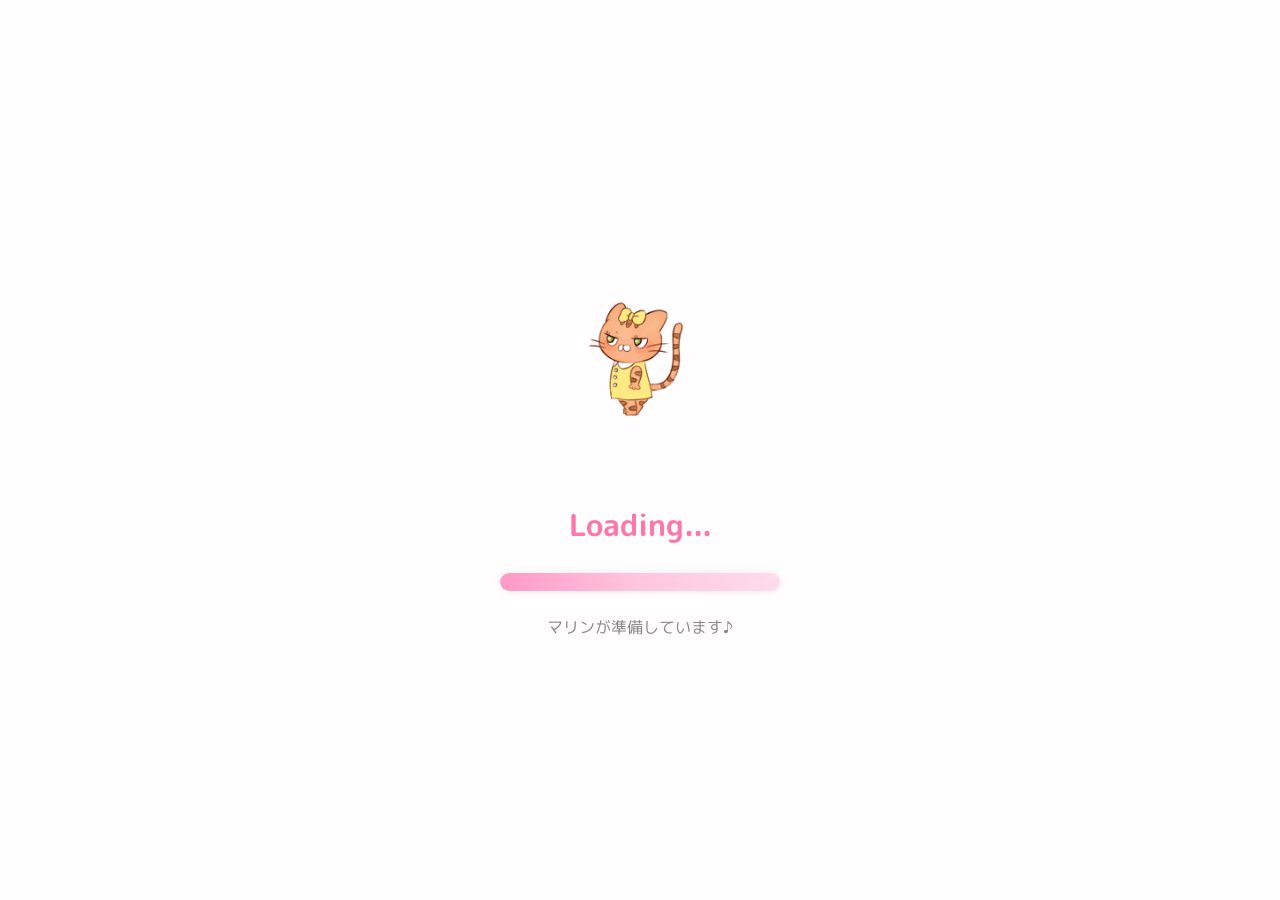
==== index.html @ 8e5ef8b2 "Add files via upload" ====
<!DOCTYPE html>
<html lang="ja">

<head>
    <meta charset="UTF-8">
    <meta name="viewport" content="width=device-width, initial-scale=1.0">
    <title>プリンセスキャットマリン公式サイト</title>

    <!-- CSS -->
    <link rel="stylesheet" href="style.css">

    <!-- 丸ゴシック風フォント -->
    <link rel="preconnect" href="https://fonts.googleapis.com">
    <link rel="preconnect" href="https://fonts.gstatic.com" crossorigin>
    <link href="https://fonts.googleapis.com/css2?family=M+PLUS+Rounded+1c:wght@400;500;700;800&display=swap"
        rel="stylesheet">
</head>

<body>

    <!-- ===============================
         ロード画面
    ================================ -->
  <div id="loader">
        <div class="loader-box">
            <img src="images/walk.GIF" alt="Loading">

            <h2>Loading...</h2>

            <div class="loading-bar">
                <div class="loading-progress"></div>
            </div>

            <p>マリンが準備しています♪</p>
        </div>
    </div> 

    <!-- ===============================
         メイン
    ================================ -->
    <div id="main-content" style="display:none;">

        <!-- 背景装飾 -->
        <div class="background-overlay"></div>

        <!-- ===============================
             ヘッダー
        ================================ -->
        <header>

            <div class="logo" id="menu-toggle">
                <img src="images/aikon.png" alt="まりん">
                <h1>マリン</h1>
            </div>

            <nav id="mobile-menu">
                <ul>
                    <li><a href="#home">ホーム</a></li>
                    <li><a href="#gallery">ギャラリー</a></li>
                    <li><a href="#about">マリンについて</a></li>
                    <li><a href="#anime">アニメ</a></li>
                    <li><a href="#project">その他プロジェクト</a></li>
                </ul>
            </nav>

        </header>

        <!-- ===============================
             ヒーロー
        ================================ -->
        <section class="hero" id="home">

            <div class="hero-card">
                <img src="images/aikon.png" alt="まりん">

                <h2>ようこそ！</h2>

                <p>
                    ベンガルの女の子「マリン」といっしょに、ぼうけんにでかけよう！
                </p>

                <a href="#about" class="button">
                    マリンについて
                </a>

            </div>

        </section>

        <!-- ===============================
             NEWS
        ================================ -->
        <section class="news">

            <h2>NEWS</h2>

            <div class="news-box">

                <article>
                    <span class="date">
                        2026/08/06
                    </span>

                    <p>
                        サイトがオープンしました
                    </p>
                </article>

                <article>
                    <span class="date">
                        2026/08/06
                    </span>

                    <p>
                        ショートアニメ第一話公開予定
                    </p>
                </article>

            </div>

        </section>

        <!-- ===============================
             ギャラリー
        ================================ -->
        <section class="gallery" id="gallery">

            <h2>ギャラリー</h2>

            <p class="section-text">
                イラストや作品を掲載予定です♪
            </p>

            <div class="gallery-grid">

                <div class="gallery-item">
                    <img src="images/town.JPG" alt="">
                </div>

                <div class="gallery-item">
                    <img src="images/aikon.png" alt="">
                </div>

                <div class="gallery-item">
                    <img src="images/cherry.JPG" alt="">
                </div>

                <div class="gallery-item">
                    <img src="images/color.JPG" alt="">
                </div>

            </div>

        </section>

        <!-- ===============================
             まりんについて
        ================================ -->
        <section class="about" id="about">

            <h2>マリンについて</h2>
        
            <div class="about-box">
        
                <img src="images/aikon.PNG" alt="まりん" class="about-icon">
        
                <h3>マリン</h3>
        
                <p class="main-text">
                    好奇心旺盛なベンガルの女の子。<br>
                    「なんで？」「どうして？」の気持ちを大切にしながら、
                    社会を学んでいく。
                </p>
        
                <div class="author-box">
        
                    <h3>作者について</h3>
        
                    <p>
                        「プリンセスキャットマリン」はものづくりが大好きな4人の大学生が、「絵本を通して子供達の未来を変えたい」という想いから生まれたオリジナルキャラクターです。<br>
                         このプロジェクトのアイディアは高校時代から少しずつ育まれ、たくさんの試行錯誤を重ねながらようやく形になりました。<br>
                        マリンの活躍やさまざまな活動を通して、子どもたちの笑顔や想像力を育むお手伝いができる存在を目指して活動しています。
                    </p>
        
                </div>
        
            </div>
        
        </section>

        <!-- ===============================
             あにめ
        ================================ -->
        <section class="anime" id="anime">

            <h2>アニメ</h2>

            <div class="coming">

                <h3>Coming Soon...</h3>

                <p>
                    アニメを制作中です！
                    公開までお楽しみに♪
                </p>

            </div>

        </section>

        <!-- ===============================
             その他プロジェクト
        ================================ -->
        <section class="project" id="project">

            <h2>その他プロジェクト</h2>

            <div class="project-box">

                <div class="card">
                    <h3>絵本制作</h3>
                    <p>
                        子どもの未来を考える絵本プロジェクト
                    </p>
                </div>

                <div class="card">
                    <h3>教育活動</h3>
                    <p>
                        学びを楽しくするコンテンツを制作しています。
                    </p>
                </div>

                <div class="card">
                    <h3>イベント</h3>
                    <p>
                        今後さまざまなイベントを予定しています♪
                    </p>
                </div>

            </div>

        </section>

        <!-- ===============================
             フッター
        ================================ -->
        <footer>
            <p>© 2026 Princess Cat Marine Project</p>
        </footer>

    </div>

    <!-- JavaScript -->
    <script src="script.js"></script>

</body>

</html>
---- style.css ----
/* ======================================================
   まりん公式サイト CSS
   Part 1
   全体・背景・ロード画面・ヘッダー・ヒーロー
====================================================== */

/* ---------- リセット ---------- */

*{
  margin:0;
  padding:0;
  box-sizing:border-box;
}

html{
  scroll-behavior:smooth;
}

body{
  font-family:'M PLUS Rounded 1c',sans-serif;
  color:#555;
  background-image:url("images/cat.background.JPG");
  background-size:cover;
  background-position:center;
  background-attachment:fixed;
  overflow-x:hidden;
}

/* ---------- 背景の白いぼかし ---------- */

.background-overlay{
  position:fixed;
  inset:0;
  background:rgba(255,255,255,0.35);
  backdrop-filter:blur(6px);
  z-index:-1;
}

/* ======================================================
 ロード画面
====================================================== */

#loader{
  position:fixed;
  top:0;
  left:0;
  width:100%;
  height:100%;
  background:#fffdfd;
  display:flex;
  justify-content:center;
  align-items:center;
  z-index:99999;
  transition:opacity .8s;
}

.loader-box{
  text-align:center;
}

.loader-box img{
  width:220px;
  animation:float 2s ease-in-out infinite;
}

.loader-box h2{
  margin-top:15px;
  color:#ff77aa;
  font-size:30px;
}

.loader-box p{
  margin-top:12px;
  color:#888;
}

/* ---------- ロードバー ---------- */

.loading-bar{
  width:280px;
  height:18px;
  background:#ffe8f0;
  border-radius:30px;
  margin:25px auto;
  overflow:hidden;
  box-shadow:0 0 8px rgba(0,0,0,.08);
}

.loading-progress{
  width:0%;
  height:100%;
  background:linear-gradient(
      90deg,
      #ff9ac5,
      #ffc6df,
      #ffdced
  );
  border-radius:30px;
}

/* ======================================================
 ヘッダー
====================================================== */

header{
  position:sticky;
  top:0;
  width:100%;
  background:rgba(255,255,255,.92);
  backdrop-filter:blur(10px);
  display:flex;
  justify-content:space-between;
  align-items:center;
  padding:18px 8%;
  box-shadow:0 3px 15px rgba(0,0,0,.08);
  z-index:999;
}

.logo{
  display:flex;
  align-items:center;
  gap:15px;
}

.logo img{
  width:70px;
  height:70px;
  border-radius:50%;
  transition:.3s;
}

.logo img:hover{
  transform:scale(1.08) rotate(-5deg);
}

.logo h1{
  color:#ff77aa;
  font-size:34px;
}

/* ---------- ナビ ---------- */

nav ul{
  display:flex;
  list-style:none;
  gap:18px;
}

nav a{
  text-decoration:none;
  color:#666;
  font-weight:bold;
  padding:12px 22px;
  border-radius:40px;
  transition:.3s;
}

nav a:hover{
  background:#ffd8ea;
  color:#ff4f95;
  transform:translateY(-2px);
}

/* ======================================================
 ヒーロー
====================================================== */

.hero{
  min-height:90vh;
  display:flex;
  justify-content:center;
  align-items:center;
  padding:60px 20px;
}

.hero-card{

  background:rgba(255,255,255,.82);

  backdrop-filter:blur(12px);

  border-radius:40px;

  padding:50px;

  width:min(850px,90%);

  text-align:center;

  box-shadow:0 12px 35px rgba(0,0,0,.12);

  animation:fadeUp 1s ease;
}

.hero-card img{

  width:220px;

  transition:.4s;
}

.hero-card img:hover{

  transform:scale(1.08);
}

.hero-card h2{

  font-size:52px;

  color:#ff6fa8;

  margin-top:20px;
}

.hero-card p{

  margin:30px auto;

  max-width:650px;

  line-height:2;

  font-size:20px;
}

/* ---------- ボタン ---------- */

.button{

  display:inline-block;

  background:#ff9ac5;

  color:white;

  text-decoration:none;

  padding:16px 40px;

  border-radius:50px;

  font-size:18px;

  font-weight:bold;

  transition:.3s;

  box-shadow:0 8px 18px rgba(255,120,180,.25);
}

.button:hover{

  background:#ff77aa;

  transform:scale(1.08);

  box-shadow:0 10px 25px rgba(255,120,180,.35);
}

/* ======================================================
 アニメーション
====================================================== */

@keyframes float{

  0%{
      transform:translateY(0px);
  }

  50%{
      transform:translateY(-12px);
  }

  100%{
      transform:translateY(0px);
  }

}

@keyframes fadeUp{

  from{

      opacity:0;

      transform:translateY(40px);

  }

  to{

      opacity:1;

      transform:translateY(0);

  }

}

/* ======================================================
   NEWS
====================================================== */

.news{
  padding:90px 8%;
}

.news h2{
  text-align:center;
  color:#ff77aa;
  font-size:42px;
  margin-bottom:40px;
}

.news-box{
  max-width:900px;
  margin:auto;
  background:rgba(255,255,255,.85);
  backdrop-filter:blur(10px);
  border-radius:30px;
  overflow:hidden;
  box-shadow:0 10px 30px rgba(0,0,0,.08);
}

.news-box article{
  display:flex;
  gap:30px;
  padding:25px 35px;
  border-bottom:1px solid #ffe1ef;
  transition:.3s;
}

.news-box article:last-child{
  border-bottom:none;
}

.news-box article:hover{
  background:#fff5fa;
  transform:scale(1.02);
}

.date{
  color:#ff77aa;
  font-weight:bold;
  min-width:120px;
}

.news-box p{
  font-size:18px;
}


/* ======================================================
 ギャラリー
====================================================== */

.gallery{
  padding:90px 8%;
}

.gallery h2{
  text-align:center;
  color:#ff77aa;
  font-size:42px;
}

.section-text{
  text-align:center;
  margin:20px 0 45px;
  color:#777;
}

.gallery-grid{

  display:grid;

  grid-template-columns:repeat(auto-fit,minmax(220px,1fr));

  gap:30px;

  max-width:1100px;

  margin:auto;
}



.gallery-item:hover{

  transform:translateY(-8px) scale(1.05);
}

.gallery-item{

  aspect-ratio:1 / 1;

  background:white;

  border-radius:30px;

  overflow:hidden;

  box-shadow:0 8px 20px rgba(0,0,0,.08);

  transition:.35s;

  position:relative;
}

.gallery-item:hover{

  transform:translateY(-8px) scale(1.05);
}

.gallery-item img{

  width:100%;

  height:100%;

  object-fit:cover;

  display:block;

  transition:.35s;
}

.gallery-item:hover img{

  transform:scale(1.08);
}

.gallery-item{

  padding:10px;

  background:white;

  border-radius:30px;

  aspect-ratio:1/1;

  overflow:hidden;
}

.gallery-item img{

  width:100%;
  height:100%;

  border-radius:22px;

  object-fit:cover;
}


/* ======================================================
 まりんについて
====================================================== */

/*=========================
    まりんについて
==========================*/

.about{

  padding:100px 8%;

}

.about h2{

  text-align:center;

  color:#ff77aa;

  font-size:42px;

  margin-bottom:45px;

}

.about-box{

  max-width:850px;

  margin:auto;

  background:rgba(255,255,255,.90);

  backdrop-filter:blur(12px);

  border-radius:40px;

  padding:60px;

  text-align:center;

  box-shadow:0 10px 30px rgba(0,0,0,.08);

}

.about-icon{

  width:220px;

  margin-bottom:25px;

  transition:.4s;

}

.about-icon:hover{

  transform:scale(1.08) rotate(-4deg);

}

.about-box h3{

  color:#ff6ea6;

  font-size:30px;

  margin-top:20px;

}

.main-text{

  margin:25px auto 50px;

  max-width:650px;

  line-height:2.1;

  font-size:19px;

}

.author-box{

  background:#fff8fb;

  border-radius:25px;

  padding:35px;

  margin-top:20px;

}

.author-box p{

  line-height:2;

  font-size:18px;

}

.about-text h3{

  color:#ff6ea6;

  margin:25px 0 10px;

  font-size:28px;
}

.about-text p{

  line-height:2;

  font-size:18px;
}


/* ======================================================
 あにめ
====================================================== */

.anime{

  padding:100px 8%;
}

.anime h2{

  text-align:center;

  color:#ff77aa;

  font-size:42px;

  margin-bottom:40px;
}

.coming{

  max-width:700px;

  margin:auto;

  background:rgba(255,255,255,.85);

  border-radius:35px;

  text-align:center;

  padding:60px;

  box-shadow:0 10px 30px rgba(0,0,0,.08);
}

.coming h3{

  color:#ff77aa;

  font-size:34px;

  margin-bottom:20px;
}

.coming p{

  font-size:18px;

  line-height:2;
}


/* ======================================================
 その他プロジェクト
====================================================== */

.project{

  padding:100px 8%;
}

.project h2{

  text-align:center;

  color:#ff77aa;

  font-size:42px;

  margin-bottom:45px;
}

.project-box{

  display:grid;

  grid-template-columns:repeat(auto-fit,minmax(250px,1fr));

  gap:30px;

  max-width:1100px;

  margin:auto;
}

.card{

  background:white;

  border-radius:30px;

  padding:40px;

  text-align:center;

  transition:.35s;

  box-shadow:0 10px 25px rgba(0,0,0,.08);
}

.card:hover{

  transform:translateY(-10px) scale(1.04);
}

.card h3{

  color:#ff77aa;

  margin-bottom:20px;
}

.card p{

  line-height:1.8;
}


/* ======================================================
 フッター
====================================================== */

footer{

  margin-top:80px;

  background:#fff;

  text-align:center;

  padding:35px;

  color:#888;
}


/* ======================================================
 スマホ対応
====================================================== */

@media(max-width:900px){

  header{
      flex-direction:row;
      justify-content:space-between;
  }
  
  nav{
  
      position:absolute;
  
      top:90px;
  
      left:50%;
  
      transform:translateX(-50%) scaleY(0);
  
      transform-origin:top;
  
      width:90%;
  
      background:white;
  
      border-radius:25px;
  
      box-shadow:0 10px 30px rgba(0,0,0,.12);
  
      transition:.35s;
  
      opacity:0;
  
      pointer-events:none;
  }
  
  nav.active{
  
      transform:translateX(-50%) scaleY(1);
  
      opacity:1;
  
      pointer-events:auto;
  }
  
  nav ul{
  
      flex-direction:column;
  
      padding:20px;
  }
  
  .logo{
  
      cursor:pointer;
  }
  
}



@media(max-width:600px){

.logo h1{

  font-size:26px;
}

nav a{

  padding:10px 15px;

  font-size:15px;
}

.hero-card{

  width:95%;
}

.hero-card h2{

  font-size:34px;
}

.hero-card p{

  font-size:17px;
}

.button{

  padding:14px 28px;

  font-size:16px;
}

.news h2,
.gallery h2,
.about h2,
.anime h2,
.project h2{

  font-size:34px;
}

}
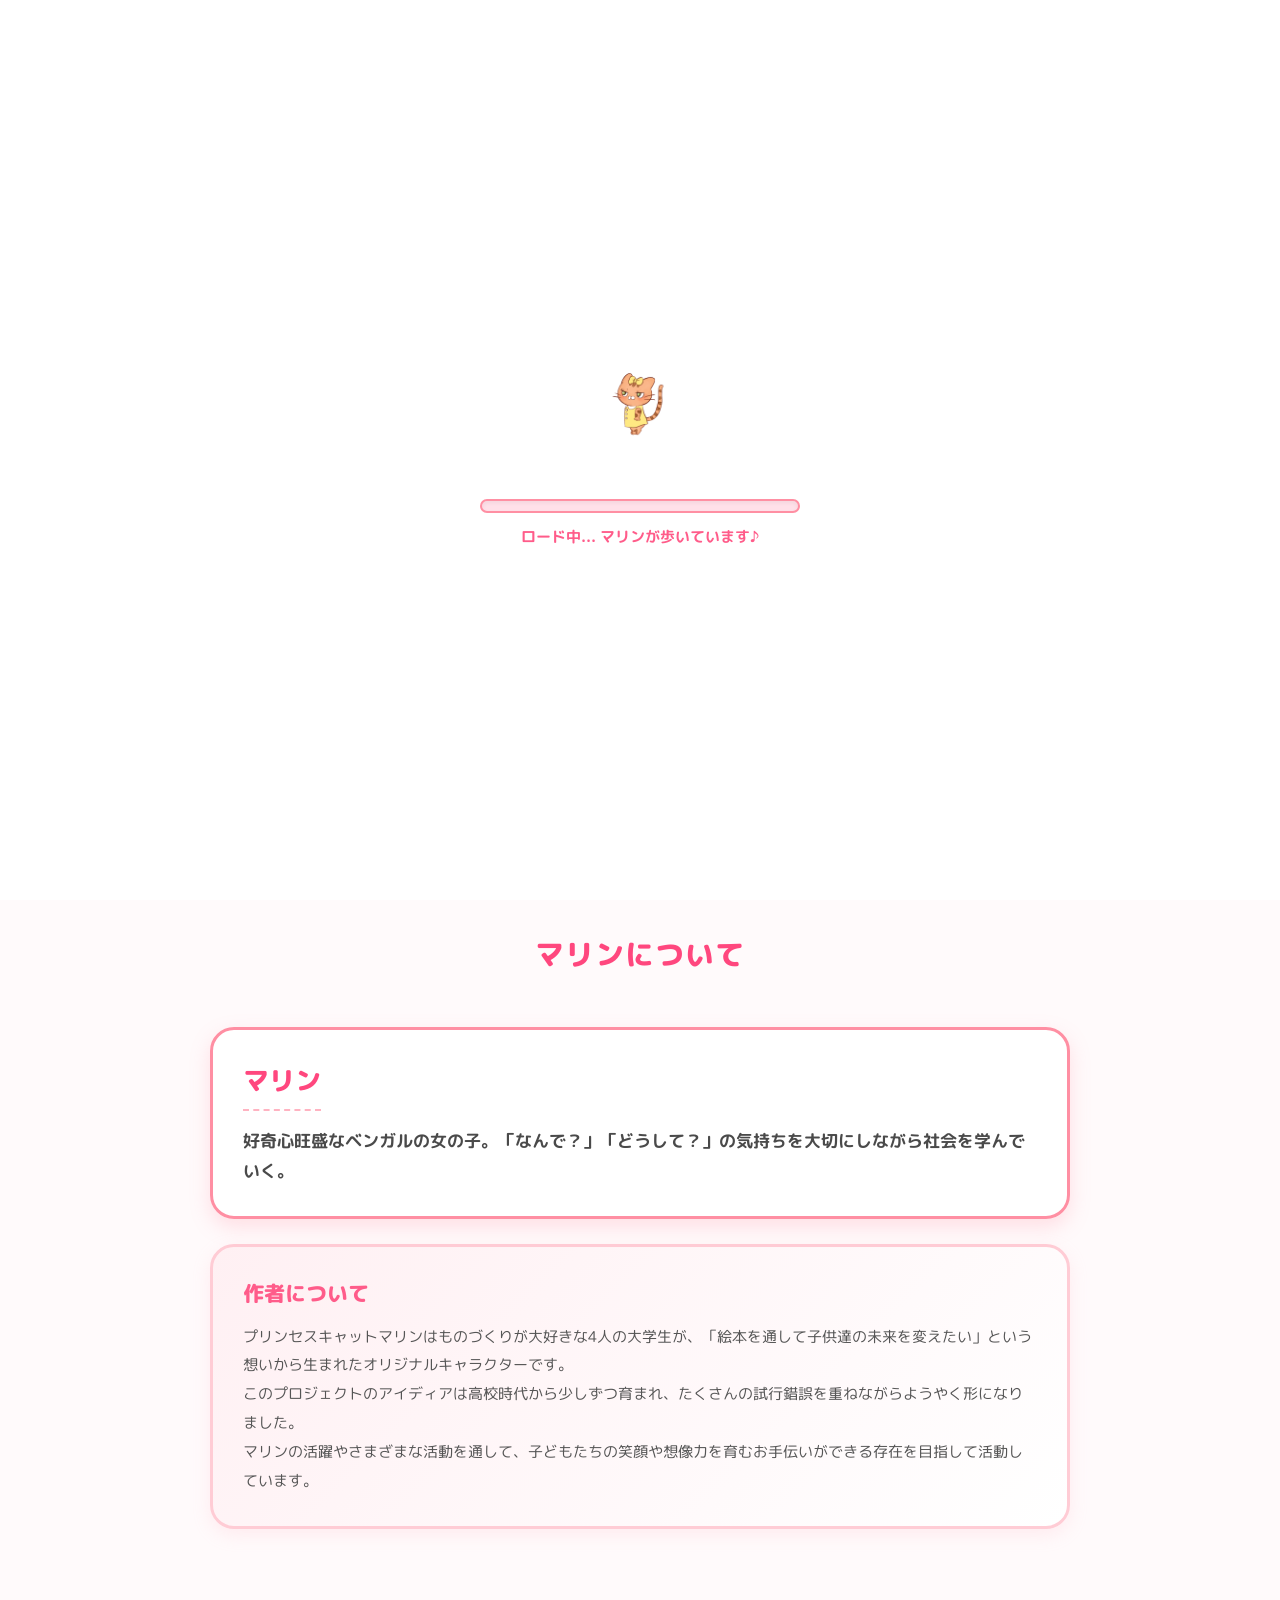
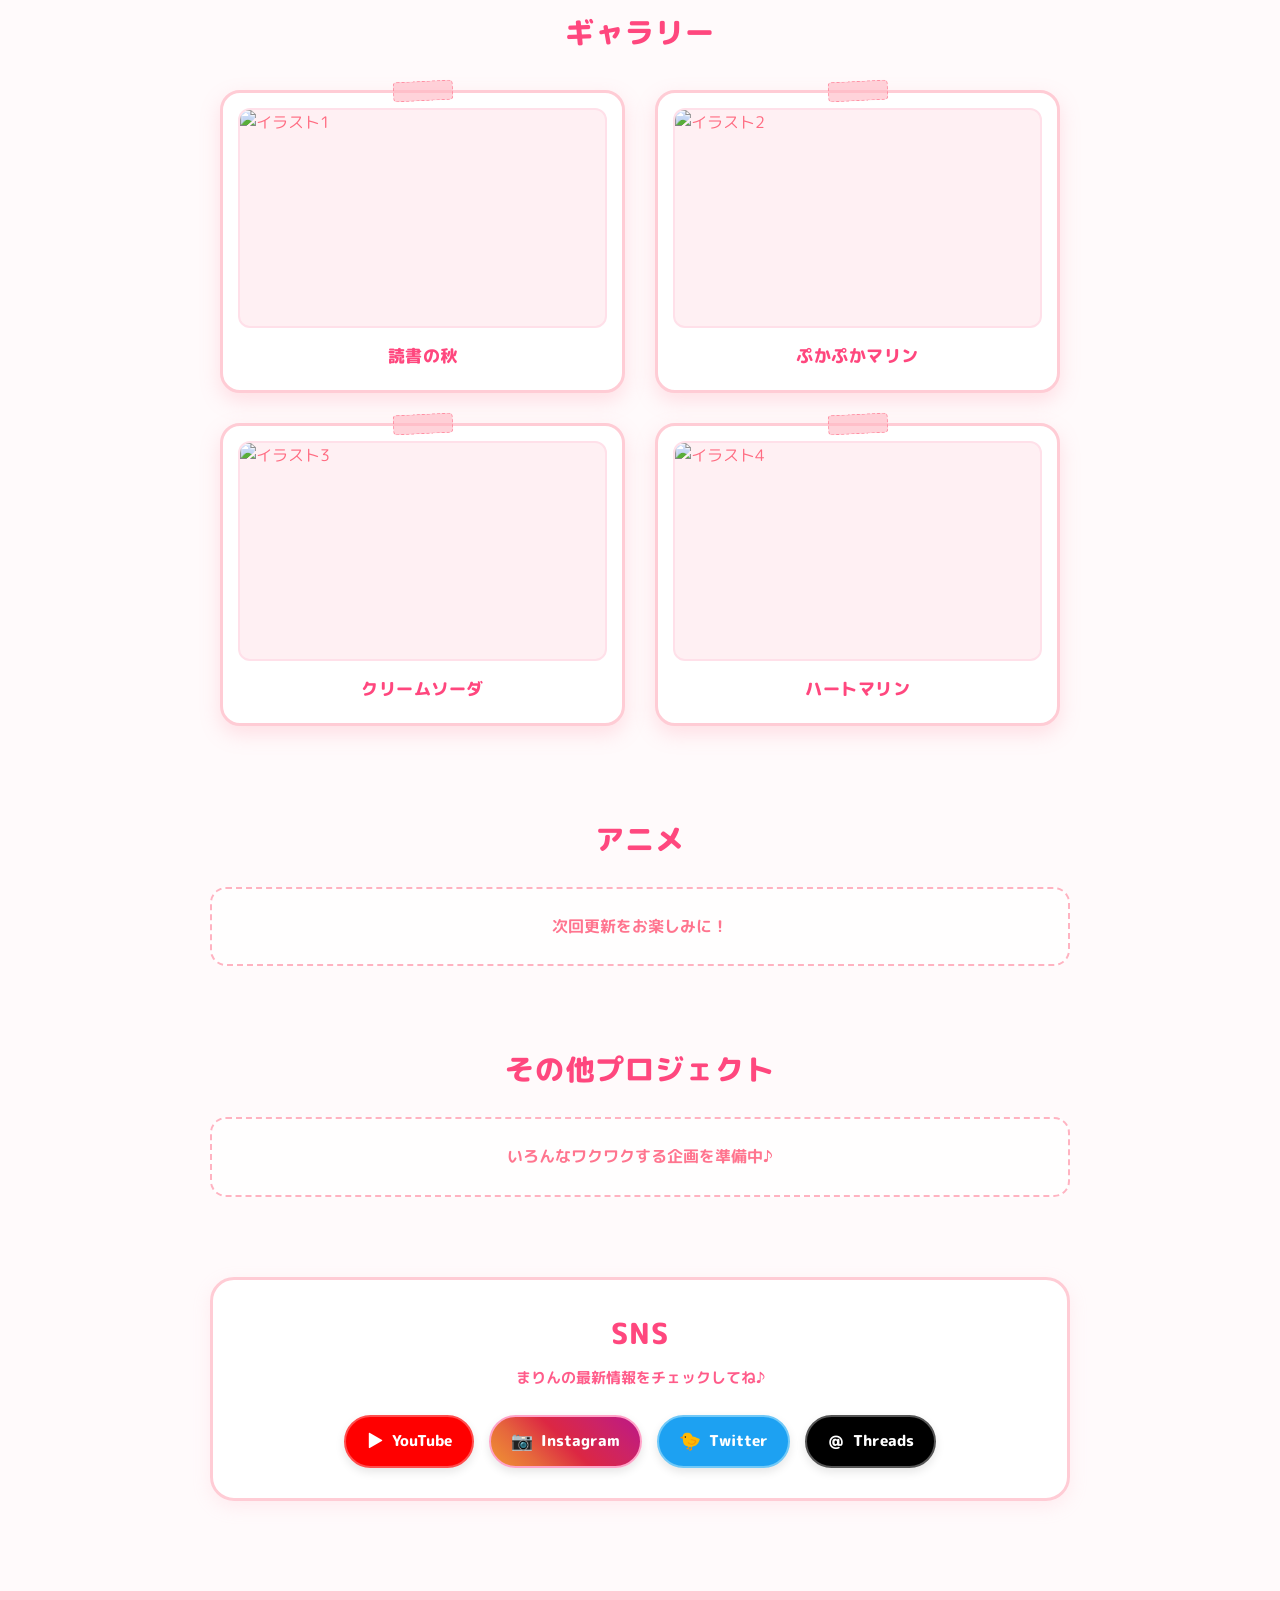
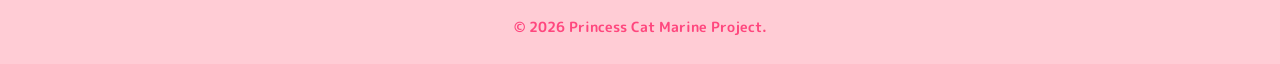
==== commit d1b36aa4: "Add files via upload" ====
--- a/index.html
+++ b/index.html
@@ -1,259 +1,265 @@
 <!DOCTYPE html>
 <html lang="ja">
-
 <head>
-    <meta charset="UTF-8">
-    <meta name="viewport" content="width=device-width, initial-scale=1.0">
-    <title>プリンセスキャットマリン公式サイト</title>
-
-    <!-- CSS -->
-    <link rel="stylesheet" href="style.css">
-
-    <!-- 丸ゴシック風フォント -->
-    <link rel="preconnect" href="https://fonts.googleapis.com">
-    <link rel="preconnect" href="https://fonts.gstatic.com" crossorigin>
-    <link href="https://fonts.googleapis.com/css2?family=M+PLUS+Rounded+1c:wght@400;500;700;800&display=swap"
-        rel="stylesheet">
+  <meta charset="UTF-8">
+  <meta name="viewport" content="width=device-width, initial-scale=1.0">
+  <title>マリン Official Website</title>
+  
+  <!-- 丸ゴシック系フォント（Google Fonts）の読み込み -->
+  <link rel="preconnect" href="https://fonts.googleapis.com">
+  <link rel="preconnect" href="https://fonts.gstatic.com" crossorigin>
+  <link href="https://fonts.googleapis.com/css2?family=M+PLUS+Rounded+1c:wght@400;700;800&display=swap" rel="stylesheet">
+  
+  <!-- CSSの読み込み -->
+  <link rel="stylesheet" href="style.css">
 </head>
 
+<meta name="google-site-verification" content="SN64pRL7KPBeS6AFcpavw4hqOXpsQOiIx0HWBcwmg94" />
+
 <body>
 
-    <!-- ===============================
-         ロード画面
-    ================================ -->
-  <div id="loader">
-        <div class="loader-box">
-            <img src="images/walk.GIF" alt="Loading">
-
-            <h2>Loading...</h2>
-
-            <div class="loading-bar">
-                <div class="loading-progress"></div>
-            </div>
-
-            <p>マリンが準備しています♪</p>
-        </div>
-    </div> 
-
-    <!-- ===============================
-         メイン
-    ================================ -->
-    <div id="main-content" style="display:none;">
-
-        <!-- 背景装飾 -->
-        <div class="background-overlay"></div>
-
-        <!-- ===============================
-             ヘッダー
-        ================================ -->
-        <header>
-
-            <div class="logo" id="menu-toggle">
-                <img src="images/aikon.png" alt="まりん">
-                <h1>マリン</h1>
-            </div>
-
-            <nav id="mobile-menu">
-                <ul>
-                    <li><a href="#home">ホーム</a></li>
-                    <li><a href="#gallery">ギャラリー</a></li>
-                    <li><a href="#about">マリンについて</a></li>
-                    <li><a href="#anime">アニメ</a></li>
-                    <li><a href="#project">その他プロジェクト</a></li>
-                </ul>
-            </nav>
-
-        </header>
-
-        <!-- ===============================
-             ヒーロー
-        ================================ -->
-        <section class="hero" id="home">
-
-            <div class="hero-card">
-                <img src="images/aikon.png" alt="まりん">
-
-                <h2>ようこそ！</h2>
-
-                <p>
-                    ベンガルの女の子「マリン」といっしょに、ぼうけんにでかけよう！
-                </p>
-
-                <a href="#about" class="button">
-                    マリンについて
-                </a>
-
-            </div>
-
-        </section>
-
-        <!-- ===============================
-             NEWS
-        ================================ -->
-        <section class="news">
-
-            <h2>NEWS</h2>
-
-            <div class="news-box">
-
-                <article>
-                    <span class="date">
-                        2026/08/06
-                    </span>
-
-                    <p>
-                        サイトがオープンしました
-                    </p>
-                </article>
-
-                <article>
-                    <span class="date">
-                        2026/08/06
-                    </span>
-
-                    <p>
-                        ショートアニメ第一話公開予定
-                    </p>
-                </article>
-
-            </div>
-
-        </section>
-
-        <!-- ===============================
-             ギャラリー
-        ================================ -->
-        <section class="gallery" id="gallery">
-
-            <h2>ギャラリー</h2>
-
-            <p class="section-text">
-                イラストや作品を掲載予定です♪
-            </p>
-
-            <div class="gallery-grid">
-
-                <div class="gallery-item">
-                    <img src="images/town.JPG" alt="">
-                </div>
-
-                <div class="gallery-item">
-                    <img src="images/aikon.png" alt="">
-                </div>
-
-                <div class="gallery-item">
-                    <img src="images/cherry.JPG" alt="">
-                </div>
-
-                <div class="gallery-item">
-                    <img src="images/color.JPG" alt="">
-                </div>
-
-            </div>
-
-        </section>
-
-        <!-- ===============================
-             まりんについて
-        ================================ -->
-        <section class="about" id="about">
-
-            <h2>マリンについて</h2>
-        
-            <div class="about-box">
-        
-                <img src="images/aikon.PNG" alt="まりん" class="about-icon">
-        
-                <h3>マリン</h3>
-        
-                <p class="main-text">
-                    好奇心旺盛なベンガルの女の子。<br>
-                    「なんで？」「どうして？」の気持ちを大切にしながら、
-                    社会を学んでいく。
-                </p>
-        
-                <div class="author-box">
-        
-                    <h3>作者について</h3>
-        
-                    <p>
-                        「プリンセスキャットマリン」はものづくりが大好きな4人の大学生が、「絵本を通して子供達の未来を変えたい」という想いから生まれたオリジナルキャラクターです。<br>
-                         このプロジェクトのアイディアは高校時代から少しずつ育まれ、たくさんの試行錯誤を重ねながらようやく形になりました。<br>
-                        マリンの活躍やさまざまな活動を通して、子どもたちの笑顔や想像力を育むお手伝いができる存在を目指して活動しています。
-                    </p>
-        
-                </div>
-        
-            </div>
-        
-        </section>
-
-        <!-- ===============================
-             あにめ
-        ================================ -->
-        <section class="anime" id="anime">
-
-            <h2>アニメ</h2>
-
-            <div class="coming">
-
-                <h3>Coming Soon...</h3>
-
-                <p>
-                    アニメを制作中です！
-                    公開までお楽しみに♪
-                </p>
-
-            </div>
-
-        </section>
-
-        <!-- ===============================
-             その他プロジェクト
-        ================================ -->
-        <section class="project" id="project">
-
-            <h2>その他プロジェクト</h2>
-
-            <div class="project-box">
-
-                <div class="card">
-                    <h3>絵本制作</h3>
-                    <p>
-                        子どもの未来を考える絵本プロジェクト
-                    </p>
-                </div>
-
-                <div class="card">
-                    <h3>教育活動</h3>
-                    <p>
-                        学びを楽しくするコンテンツを制作しています。
-                    </p>
-                </div>
-
-                <div class="card">
-                    <h3>イベント</h3>
-                    <p>
-                        今後さまざまなイベントを予定しています♪
-                    </p>
-                </div>
-
-            </div>
-
-        </section>
-
-        <!-- ===============================
-             フッター
-        ================================ -->
-        <footer>
-            <p>© 2026 Princess Cat Marine Project</p>
-        </footer>
-
-    </div>
-
-    <!-- JavaScript -->
-    <script src="script.js"></script>
+  <!-- ==========================================
+    1. ロード画面（GIF animation & Progress bar）
+  =========================================== -->
+  <div id="loading" class="loading-overlay">
+    <div class="loading-content">
+      <img src="images/walk.GIF" alt="ロード中..." class="loading-gif">
+      <div class="loading-bar-container">
+        <div class="loading-bar" id="loading-bar"></div>
+      </div>
+      <p class="loading-text">ロード中... マリンが歩いています♪</p>
+    </div>
+  </div>
+
+  <!-- ==========================================
+    2. ヘッダー（サンリオ風デザイン）
+  =========================================== -->
+  <header class="site-header">
+    <div class="header-inner">
+      <!-- ロゴ & アイコン -->
+      <a href="#" class="site-logo">
+        <img src="images/aikon.png" alt="まりん アイコン" class="logo-icon">
+        <span class="logo-text">マリン</span>
+      </a>
+
+      <!-- PC用ナビゲーション -->
+      <nav class="desktop-nav">
+        <ul>
+          <li><a href="#home" class="nav-link">ホーム</a></li>
+          <li><a href="#gallery" class="nav-link">ギャラリー</a></li>
+          <li><a href="#about" class="nav-link">マリンについて</a></li>
+          <li><a href="#anime" class="nav-link">アニメ</a></li>
+          <li><a href="#projects" class="nav-link">その他プロジェクト</a></li>
+          <li><a href="#sns" class="nav-link">SNS</a></li>
+        </ul>
+      </nav>
+
+      <!-- スマホ用ハンバーガーボタン -->
+      <button class="hamburger-btn" id="hamburger-btn" aria-label="メニューを開く">
+        <span class="bar"></span>
+        <span class="bar"></span>
+        <span class="bar"></span>
+      </button>
+    </div>
+
+    <!-- スマホ用スライドメニュー（バツボタン付き） -->
+    <div class="mobile-menu" id="mobile-menu">
+      <button class="close-btn" id="close-btn" aria-label="メニューを閉じる">×</button>
+      <nav class="mobile-nav">
+        <ul>
+          <li><a href="#home" class="mobile-nav-link">ホーム</a></li>
+          <li><a href="#gallery" class="mobile-nav-link">ギャラリー</a></li>
+          <li><a href="#about" class="mobile-nav-link">マリンについて</a></li>
+          <li><a href="#anime" class="mobile-nav-link">アニメ</a></li>
+          <li><a href="#projects" class="mobile-nav-link">その他プロジェクト</a></li>
+          <li><a href="#sns" class="nav-link">SNS</a></li>
+        </ul>
+      </nav>
+    </div>
+  </header>
+
+  <!-- ==========================================
+    メインコンテンツ
+  =========================================== -->
+  <main>
+
+    <!-- 3. スライドショーエリア -->
+   <!-- 3. スライドショーエリア（修正後） -->
+   <section id="home" class="hero-section">
+    <div class="slideshow-container">
+      <div class="slide fade">
+        <img src="images/cherry.JPG" alt="スライド画像1">
+      </div>
+      <div class="slide fade">
+        <img src="images/news1.png" alt="スライド画像2">
+      </div>
+      <div class="slide fade">
+        <img src="images/town.JPG" alt="スライド画像3">
+      </div>
+      
+      <!-- ★ここに矢印ボタンを追加します -->
+      <!-- 前へボタン -->
+      <a class="prev-btn" id="prev-btn" aria-label="前のスライドへ">&#10094;</a>
+      <!-- 次へボタン -->
+      <a class="next-btn" id="next-btn" aria-label="次のスライドへ">&#10095;</a>
+      
+      <!-- インジケーター（ドット） -->
+      <div class="dots-container">
+        <span class="dot"></span>
+        <span class="dot"></span>
+        <span class="dot"></span>
+      </div>
+    </div>
+  </section>
+
+    <!-- 4. ニュース欄（背景：cat.background.JPG） -->
+    <section class="news-section">
+      <div class="news-container">
+        <h2 class="section-title">NEWS</h2>
+        <ul class="news-list">
+          <li class="news-item">
+            <span class="news-date">2026/08/05</span>
+            <span class="news-text">サイトがオープンしました</span>
+          </li>
+          <li class="news-item">
+            <span class="news-date">2026/09/28</span>
+            <span class="news-text">ショートアニメ10月4日公開決定</span>
+          </li>
+        </ul>
+      </div>
+    </section>
+
+    
+
+    <!-- 5. まりんについてセクション -->
+    <section id="about" class="about-section">
+      <div class="about-container">
+        <h2 class="section-title">マリンについて</h2>
+
+        <!-- キャラクター紹介 -->
+        <div class="character-card">
+          <div class="card-header">
+            <h3>マリン</h3>
+          </div>
+          <p class="character-desc">
+            好奇心旺盛なベンガルの女の子。「なんで？」「どうして？」の気持ちを大切にしながら社会を学んでいく。
+          </p>
+        </div>
+
+        <!-- 作者紹介 -->
+        <div class="author-card">
+          <h3 class="author-title">作者について</h3>
+          <p class="author-desc">
+            プリンセスキャットマリンはものづくりが大好きな4人の大学生が、「絵本を通して子供達の未来を変えたい」という想いから生まれたオリジナルキャラクターです。<br>
+            このプロジェクトのアイディアは高校時代から少しずつ育まれ、たくさんの試行錯誤を重ねながらようやく形になりました。<br>
+            マリンの活躍やさまざまな活動を通して、子どもたちの笑顔や想像力を育むお手伝いができる存在を目指して活動しています。
+          </p>
+        </div>
+      </div>
+    </section>
+
+ <!-- 6. ギャラリーセクション（修正後） -->
+ <section id="gallery" class="gallery-section">
+    <h2 class="section-title">ギャラリー</h2>
+    
+    <div class="gallery-grid">
+      <!-- カード1 -->
+      <div class="gallery-card">
+        <div class="card-tape"></div>
+        <div class="gallery-img-wrapper">
+          <img src="images/gallery1.png" alt="イラスト1">
+        </div>
+        <p class="gallery-caption">読書の秋</p>
+      </div>
+
+      <!-- カード2 -->
+      <div class="gallery-card">
+        <div class="card-tape"></div>
+        <div class="gallery-img-wrapper">
+          <img src="images/gallery2.png" alt="イラスト2">
+        </div>
+        <p class="gallery-caption">ぷかぷかマリン</p>
+      </div>
+
+      <!-- カード3 -->
+      <div class="gallery-card">
+        <div class="card-tape"></div>
+        <div class="gallery-img-wrapper">
+          <img src="images/soda.png" alt="イラスト3">
+        </div>
+        <p class="gallery-caption">クリームソーダ</p>
+      </div>
+
+      <!-- カード4 -->
+      <div class="gallery-card">
+        <div class="card-tape"></div>
+        <div class="gallery-img-wrapper">
+          <img src="images/heart.png" alt="イラスト4">
+        </div>
+        <p class="gallery-caption">ハートマリン</p>
+      </div>
+    </div>
+  </section>
+
+    <!-- 7. あにめ（プレースホルダー） -->
+    <section id="anime" class="placeholder-section">
+      <h2 class="section-title">アニメ</h2>
+      <p class="placeholder-text">次回更新をお楽しみに！</p>
+    </section>
+
+    <!-- 8. その他プロジェクト（プレースホルダー） -->
+    <section id="projects" class="placeholder-section">
+      <h2 class="section-title">その他プロジェクト</h2>
+      <p class="placeholder-text">いろんなワクワクする企画を準備中♪</p>
+    </section>
+
+  </main>
+
+  <!-- SNSリンクコーナー -->
+  <section id="sns" class="sns-section">
+    <div class="sns-container">
+      <h2 class="section-title">SNS</h2>
+      <p class="sns-subtitle">まりんの最新情報をチェックしてね♪</p>
+      
+      <div class="sns-links">
+        <!-- YouTube -->
+        <a href="https://youtube.com/@YOUR_ACCOUNT" target="_blank" rel="noopener noreferrer" class="sns-btn youtube" aria-label="YouTube">
+          <span class="sns-icon">▶</span>
+          <span class="sns-label">YouTube</span>
+        </a>
+
+        <!-- Instagram -->
+        <a href="https://www.instagram.com/bengal_marine?stkn=ZWh6czlrN2N4Nmhp&utm_source=qr" target="_blank" rel="noopener noreferrer" class="sns-btn instagram" aria-label="Instagram">
+          <span class="sns-icon">📷</span>
+          <span class="sns-label">Instagram</span>
+        </a>
+
+        <!-- Twitter (X) -->
+        <a href="https://x.com/bengal_marine13?s=11" target="_blank" rel="noopener noreferrer" class="sns-btn twitter" aria-label="Twitter">
+          <span class="sns-icon">🐤</span>
+          <span class="sns-label">Twitter</span>
+        </a>
+
+        <!-- Threads -->
+        <a href="https://threads.net/@YOUR_ACCOUNT" target="_blank" rel="noopener noreferrer" class="sns-btn threads" aria-label="Threads">
+          <span class="sns-icon">＠</span>
+          <span class="sns-label">Threads</span>
+        </a>
+      </div>
+    </div>
+  </section>
+
+  <!-- ==========================================
+    フッター
+  =========================================== -->
+  <footer class="site-footer">
+    <p>&copy; 2026 Princess Cat Marine Project.</p>
+  </footer>
 
 </body>
-
+</html>
+
+<!-- script.js の読み込み（</body> の直前に設置） -->
+<script src="script.js"></script>
+</body>
 </html>
--- a/style.css
+++ b/style.css
@@ -1,825 +1,857 @@
-/* ======================================================
-   まりん公式サイト CSS
-   Part 1
-   全体・背景・ロード画面・ヘッダー・ヒーロー
-====================================================== */
-
-/* ---------- リセット ---------- */
-
-*{
-  margin:0;
-  padding:0;
-  box-sizing:border-box;
-}
-
-html{
-  scroll-behavior:smooth;
-}
-
-body{
-  font-family:'M PLUS Rounded 1c',sans-serif;
-  color:#555;
-  background-image:url("images/cat.background.JPG");
-  background-size:cover;
-  background-position:center;
-  background-attachment:fixed;
-  overflow-x:hidden;
-}
-
-/* ---------- 背景の白いぼかし ---------- */
-
-.background-overlay{
-  position:fixed;
-  inset:0;
-  background:rgba(255,255,255,0.35);
-  backdrop-filter:blur(6px);
-  z-index:-1;
-}
-
-/* ======================================================
- ロード画面
-====================================================== */
-
-#loader{
-  position:fixed;
-  top:0;
-  left:0;
-  width:100%;
-  height:100%;
-  background:#fffdfd;
-  display:flex;
-  justify-content:center;
-  align-items:center;
-  z-index:99999;
-  transition:opacity .8s;
-}
-
-.loader-box{
-  text-align:center;
-}
-
-.loader-box img{
-  width:220px;
-  animation:float 2s ease-in-out infinite;
-}
-
-.loader-box h2{
-  margin-top:15px;
-  color:#ff77aa;
-  font-size:30px;
-}
-
-.loader-box p{
-  margin-top:12px;
-  color:#888;
-}
-
-/* ---------- ロードバー ---------- */
-
-.loading-bar{
-  width:280px;
-  height:18px;
-  background:#ffe8f0;
-  border-radius:30px;
-  margin:25px auto;
-  overflow:hidden;
-  box-shadow:0 0 8px rgba(0,0,0,.08);
-}
-
-.loading-progress{
-  width:0%;
-  height:100%;
-  background:linear-gradient(
-      90deg,
-      #ff9ac5,
-      #ffc6df,
-      #ffdced
-  );
-  border-radius:30px;
-}
-
-/* ======================================================
- ヘッダー
-====================================================== */
-
-header{
-  position:sticky;
-  top:0;
-  width:100%;
-  background:rgba(255,255,255,.92);
-  backdrop-filter:blur(10px);
-  display:flex;
-  justify-content:space-between;
-  align-items:center;
-  padding:18px 8%;
-  box-shadow:0 3px 15px rgba(0,0,0,.08);
-  z-index:999;
-}
-
-.logo{
-  display:flex;
-  align-items:center;
-  gap:15px;
-}
-
-.logo img{
-  width:70px;
-  height:70px;
-  border-radius:50%;
-  transition:.3s;
-}
-
-.logo img:hover{
-  transform:scale(1.08) rotate(-5deg);
-}
-
-.logo h1{
-  color:#ff77aa;
-  font-size:34px;
-}
-
-/* ---------- ナビ ---------- */
-
-nav ul{
-  display:flex;
-  list-style:none;
-  gap:18px;
-}
-
-nav a{
-  text-decoration:none;
-  color:#666;
-  font-weight:bold;
-  padding:12px 22px;
-  border-radius:40px;
-  transition:.3s;
-}
-
-nav a:hover{
-  background:#ffd8ea;
-  color:#ff4f95;
-  transform:translateY(-2px);
-}
-
-/* ======================================================
- ヒーロー
-====================================================== */
-
-.hero{
-  min-height:90vh;
-  display:flex;
-  justify-content:center;
-  align-items:center;
-  padding:60px 20px;
-}
-
-.hero-card{
-
-  background:rgba(255,255,255,.82);
-
-  backdrop-filter:blur(12px);
-
-  border-radius:40px;
-
-  padding:50px;
-
-  width:min(850px,90%);
-
-  text-align:center;
-
-  box-shadow:0 12px 35px rgba(0,0,0,.12);
-
-  animation:fadeUp 1s ease;
-}
-
-.hero-card img{
-
-  width:220px;
-
-  transition:.4s;
-}
-
-.hero-card img:hover{
-
-  transform:scale(1.08);
-}
-
-.hero-card h2{
-
-  font-size:52px;
-
-  color:#ff6fa8;
-
-  margin-top:20px;
-}
-
-.hero-card p{
-
-  margin:30px auto;
-
-  max-width:650px;
-
-  line-height:2;
-
-  font-size:20px;
-}
-
-/* ---------- ボタン ---------- */
-
-.button{
-
-  display:inline-block;
-
-  background:#ff9ac5;
-
-  color:white;
-
-  text-decoration:none;
-
-  padding:16px 40px;
-
-  border-radius:50px;
-
-  font-size:18px;
-
-  font-weight:bold;
-
-  transition:.3s;
-
-  box-shadow:0 8px 18px rgba(255,120,180,.25);
-}
-
-.button:hover{
-
-  background:#ff77aa;
-
-  transform:scale(1.08);
-
-  box-shadow:0 10px 25px rgba(255,120,180,.35);
-}
-
-/* ======================================================
- アニメーション
-====================================================== */
-
-@keyframes float{
-
-  0%{
-      transform:translateY(0px);
-  }
-
-  50%{
-      transform:translateY(-12px);
-  }
-
-  100%{
-      transform:translateY(0px);
-  }
-
-}
-
-@keyframes fadeUp{
-
-  from{
-
-      opacity:0;
-
-      transform:translateY(40px);
-
-  }
-
-  to{
-
-      opacity:1;
-
-      transform:translateY(0);
-
-  }
-
-}
-
-/* ======================================================
-   NEWS
-====================================================== */
-
-.news{
-  padding:90px 8%;
-}
-
-.news h2{
-  text-align:center;
-  color:#ff77aa;
-  font-size:42px;
-  margin-bottom:40px;
-}
-
-.news-box{
-  max-width:900px;
-  margin:auto;
-  background:rgba(255,255,255,.85);
-  backdrop-filter:blur(10px);
-  border-radius:30px;
-  overflow:hidden;
-  box-shadow:0 10px 30px rgba(0,0,0,.08);
-}
-
-.news-box article{
-  display:flex;
-  gap:30px;
-  padding:25px 35px;
-  border-bottom:1px solid #ffe1ef;
-  transition:.3s;
-}
-
-.news-box article:last-child{
-  border-bottom:none;
-}
-
-.news-box article:hover{
-  background:#fff5fa;
-  transform:scale(1.02);
-}
-
-.date{
-  color:#ff77aa;
-  font-weight:bold;
-  min-width:120px;
-}
-
-.news-box p{
-  font-size:18px;
-}
-
-
-/* ======================================================
- ギャラリー
-====================================================== */
-
-.gallery{
-  padding:90px 8%;
-}
-
-.gallery h2{
-  text-align:center;
-  color:#ff77aa;
-  font-size:42px;
-}
-
-.section-text{
-  text-align:center;
-  margin:20px 0 45px;
-  color:#777;
-}
-
-.gallery-grid{
-
-  display:grid;
-
-  grid-template-columns:repeat(auto-fit,minmax(220px,1fr));
-
-  gap:30px;
-
-  max-width:1100px;
-
-  margin:auto;
-}
-
-
-
-.gallery-item:hover{
-
-  transform:translateY(-8px) scale(1.05);
-}
-
-.gallery-item{
-
-  aspect-ratio:1 / 1;
-
-  background:white;
-
-  border-radius:30px;
-
-  overflow:hidden;
-
-  box-shadow:0 8px 20px rgba(0,0,0,.08);
-
-  transition:.35s;
-
-  position:relative;
-}
-
-.gallery-item:hover{
-
-  transform:translateY(-8px) scale(1.05);
-}
-
-.gallery-item img{
-
-  width:100%;
-
-  height:100%;
-
-  object-fit:cover;
-
-  display:block;
-
-  transition:.35s;
-}
-
-.gallery-item:hover img{
-
-  transform:scale(1.08);
-}
-
-.gallery-item{
-
-  padding:10px;
-
-  background:white;
-
-  border-radius:30px;
-
-  aspect-ratio:1/1;
-
-  overflow:hidden;
-}
-
-.gallery-item img{
-
-  width:100%;
-  height:100%;
-
-  border-radius:22px;
-
-  object-fit:cover;
-}
-
-
-/* ======================================================
- まりんについて
-====================================================== */
-
-/*=========================
-    まりんについて
-==========================*/
-
-.about{
-
-  padding:100px 8%;
-
-}
-
-.about h2{
-
-  text-align:center;
-
-  color:#ff77aa;
-
-  font-size:42px;
-
-  margin-bottom:45px;
-
-}
-
-.about-box{
-
-  max-width:850px;
-
-  margin:auto;
-
-  background:rgba(255,255,255,.90);
-
-  backdrop-filter:blur(12px);
-
-  border-radius:40px;
-
-  padding:60px;
-
-  text-align:center;
-
-  box-shadow:0 10px 30px rgba(0,0,0,.08);
-
-}
-
-.about-icon{
-
-  width:220px;
-
-  margin-bottom:25px;
-
-  transition:.4s;
-
-}
-
-.about-icon:hover{
-
-  transform:scale(1.08) rotate(-4deg);
-
-}
-
-.about-box h3{
-
-  color:#ff6ea6;
-
-  font-size:30px;
-
-  margin-top:20px;
-
-}
-
-.main-text{
-
-  margin:25px auto 50px;
-
-  max-width:650px;
-
-  line-height:2.1;
-
-  font-size:19px;
-
-}
-
-.author-box{
-
-  background:#fff8fb;
-
-  border-radius:25px;
-
-  padding:35px;
-
-  margin-top:20px;
-
-}
-
-.author-box p{
-
-  line-height:2;
-
-  font-size:18px;
-
-}
-
-.about-text h3{
-
-  color:#ff6ea6;
-
-  margin:25px 0 10px;
-
-  font-size:28px;
-}
-
-.about-text p{
-
-  line-height:2;
-
-  font-size:18px;
-}
-
-
-/* ======================================================
- あにめ
-====================================================== */
-
-.anime{
-
-  padding:100px 8%;
-}
-
-.anime h2{
-
-  text-align:center;
-
-  color:#ff77aa;
-
-  font-size:42px;
-
-  margin-bottom:40px;
-}
-
-.coming{
-
-  max-width:700px;
-
-  margin:auto;
-
-  background:rgba(255,255,255,.85);
-
-  border-radius:35px;
-
-  text-align:center;
-
-  padding:60px;
-
-  box-shadow:0 10px 30px rgba(0,0,0,.08);
-}
-
-.coming h3{
-
-  color:#ff77aa;
-
-  font-size:34px;
-
-  margin-bottom:20px;
-}
-
-.coming p{
-
-  font-size:18px;
-
-  line-height:2;
-}
-
-
-/* ======================================================
- その他プロジェクト
-====================================================== */
-
-.project{
-
-  padding:100px 8%;
-}
-
-.project h2{
-
-  text-align:center;
-
-  color:#ff77aa;
-
-  font-size:42px;
-
-  margin-bottom:45px;
-}
-
-.project-box{
-
-  display:grid;
-
-  grid-template-columns:repeat(auto-fit,minmax(250px,1fr));
-
-  gap:30px;
-
-  max-width:1100px;
-
-  margin:auto;
-}
-
-.card{
-
-  background:white;
-
-  border-radius:30px;
-
-  padding:40px;
-
-  text-align:center;
-
-  transition:.35s;
-
-  box-shadow:0 10px 25px rgba(0,0,0,.08);
-}
-
-.card:hover{
-
-  transform:translateY(-10px) scale(1.04);
-}
-
-.card h3{
-
-  color:#ff77aa;
-
-  margin-bottom:20px;
-}
-
-.card p{
-
-  line-height:1.8;
-}
-
-
-/* ======================================================
- フッター
-====================================================== */
-
-footer{
-
-  margin-top:80px;
-
-  background:#fff;
-
-  text-align:center;
-
-  padding:35px;
-
-  color:#888;
-}
-
-
-/* ======================================================
- スマホ対応
-====================================================== */
-
-@media(max-width:900px){
-
-  header{
-      flex-direction:row;
-      justify-content:space-between;
-  }
+/* ==========================================
+   0. リセット & 基本設定
+=========================================== */
+*, *::before, *::after {
+  box-sizing: border-box;
+  margin: 0;
+  padding: 0;
+}
+
+html {
+  scroll-behavior: smooth;
+}
+
+
+body {
+  font-family: 'M PLUS Rounded 1c', "Hiragino Kaku Gothic ProN", "Meiryo", sans-serif;
+  color: #ff6b81;
+  background-color: #fffafb;
+  /* 画像ファイルの指定 
+  background-image: url('background2.png');
+  background-repeat: no-repeat;
+  background-position: center top;
+  background-size: contain; /* 画像全体が見えるサイズに収める */
+  line-height: 1.6;
+}
+
+/* リンクの基本スタイル */
+a {
+  text-decoration: none;
+  color: inherit;
+}
+
+/* リストスタイルリセット */
+ul, ol {
+  list-style: none;
+}
+
+/* ==========================================
+   1. ローディング画面 (Loading Overlay)
+=========================================== */
+.loading-overlay {
+  position: fixed;
+  top: 0;
+  left: 0;
+  width: 100%;
+  height: 100%;
+  background-color: #ffffff;
+  display: flex;
+  justify-content: center;
+  align-items: center;
+  z-index: 9999;
+  transition: opacity 0.6s ease, visibility 0.6s ease;
+}
+
+/* JSで非表示にするクラス */
+.loading-overlay.loaded {
+  opacity: 0;
+  visibility: hidden;
+}
+
+.loading-content {
+  text-align: center;
+  width: 80%;
+  max-width: 320px;
+}
+
+.loading-gif {
+  width: 120px;
+  height: auto;
+  margin-bottom: 20px;
+  /* ぷっくり跳ねるような可愛いアニメーション */
+  animation: bounce 1.2s infinite alternate ease-in-out;
+}
+
+@keyframes bounce {
+  0% { transform: translateY(0); }
+  100% { transform: translateY(-10px); }
+}
+
+.loading-bar-container {
+  width: 100%;
+  height: 14px;
+  background-color: #ffe0e9;
+  border-radius: 20px;
+  overflow: hidden;
+  border: 2px solid #ff8fa3;
+  margin-bottom: 12px;
+  box-shadow: inset 0 2px 4px rgba(0,0,0,0.05);
+}
+
+.loading-bar {
+  width: 0%;
+  height: 100%;
+  background: linear-gradient(90deg, #ff8fa3, #ff5c8a);
+  border-radius: 20px;
+  transition: width 0.3s ease;
+}
+
+.loading-text {
+  font-size: 0.95rem;
+  font-weight: 700;
+  color: #ff5c8a;
+}
+
+/* ==========================================
+   2. ヘッダー（サンリオ風ぷっくり透け感デザイン）
+=========================================== */
+.site-header {
+  position: sticky;
+  top: 0;
+  left: 0;
+  width: 100%;
+  z-index: 1000;
+  /* ほんのりピンクがかった上品な半透明背景（すりガラス効果） */
+  background: rgba(255, 255, 255, 0.85);
+  backdrop-filter: blur(8px);
+  -webkit-backdrop-filter: blur(8px);
+  border-bottom: 3px solid #ffccd5;
+  box-shadow: 0 4px 15px rgba(255, 182, 193, 0.3);
+}
+
+.header-inner {
+  max-width: 1100px;
+  margin: 0 auto;
+  padding: 12px 20px;
+  display: flex;
+  justify-content: space-between;
+  align-items: center;
+}
+
+/* ロゴエリア */
+.site-logo {
+  display: flex;
+  align-items: center;
+  gap: 10px;
+  transition: transform 0.3s ease;
+}
+
+.site-logo:hover {
+  transform: scale(1.05) rotate(-2deg); /* サンリオらしいポップな拡大 */
+}
+
+.logo-icon {
+  width: 42px;
+  height: 42px;
+  object-fit: contain;
+  filter: drop-shadow(0 2px 4px rgba(255, 143, 163, 0.3));
+}
+
+.logo-text {
+  font-size: 1.6rem;
+  font-weight: 800;
+  color: #ff477e;
+  letter-spacing: 1px;
+  text-shadow: 1px 1px 0px #ffffff, 2px 2px 0px #ffe0e9;
+}
+
+/* デスクトップ用ナビゲーション */
+.desktop-nav ul {
+  display: flex;
+  gap: 15px;
+}
+
+.nav-link {
+  display: inline-block;
+  padding: 8px 16px;
+  font-weight: 700;
+  font-size: 0.95rem;
+  color: #ff5c8a;
+  background-color: #fff0f3;
+  border: 2px solid #ffb3c1;
+  border-radius: 25px;
+  transition: all 0.3s cubic-bezier(0.175, 0.885, 0.32, 1.275);
+}
+
+/* ホバー時のサンリオ風アニメーション（ぷっくり拡大＆シャドウ） */
+.nav-link:hover {
+  background-color: #ff477e;
+  color: #ffffff;
+  border-color: #ff477e;
+  transform: translateY(-3px) scale(1.08);
+  box-shadow: 0 6px 12px rgba(255, 71, 126, 0.25);
+}
+
+/* ==========================================
+   3. スライドショー（サイズ固定＆ふんわりアニメーション）
+=========================================== */
+.hero-section {
+  padding: 30px 20px;
+  max-width: 1000px;
+  margin: 0 auto;
+}
+
+.slideshow-container {
+  position: relative;
+  width: 100%;
+  height: 420px; /* 画像の元の大きさに関わらず高さを420pxに固定 */
+  margin: 0 auto;
+  border-radius: 24px;
+  overflow: hidden;
+  box-shadow: 0 8px 25px rgba(255, 143, 163, 0.3);
+  border: 4px solid #ffffff;
+  background-color: #fff0f3;
+}
+
+.slide {
+  display: none;
+  width: 100%;
+  height: 100%;
+}
+
+.slide img {
+  width: 100%;
+  height: 100%;
+  object-fit: cover; /* 縦横比を保ちつつ、枠いっぱいに綺麗に綺麗に納めます */
+}
+
+/* ふんわり切り替わるアニメーション */
+.fade {
+  animation-name: fade;
+  animation-duration: 1.5s;
+}
+
+@keyframes fade {
+  from { opacity: 0.4; }
+  to { opacity: 1; }
+}
+
+/* インジケーター（下の丸ポチ） */
+.dots-container {
+  position: absolute;
+  bottom: 15px;
+  left: 50%;
+  transform: translateX(-50%);
+  display: flex;
+  gap: 10px;
+  z-index: 10;
+}
+
+.dot {
+  height: 12px;
+  width: 12px;
+  background-color: rgba(255, 255, 255, 0.7);
+  border: 2px solid #ff5c8a;
+  border-radius: 50%;
+  display: inline-block;
+  transition: all 0.3s ease;
+  cursor: pointer;
+}
+
+.dot.active, .dot:hover {
+  background-color: #ff477e;
+  width: 28px; /* 選択中に横長になって可愛くアピール */
+  border-radius: 10px;
+}
+
+/* ==========================================
+   4. ニュース欄 (NEWS)
+=========================================== */
+.news-section {
+  padding: 40px 20px;
+  max-width: 900px;
+  margin: 0 auto;
+}
+
+.section-title {
+  text-align: center;
+  font-size: 1.8rem;
+  font-weight: 800;
+  color: #ff477e;
+  margin-bottom: 25px;
+  position: relative;
+  letter-spacing: 1px;
+}
+
+/* タイトルの前後に可愛いアイコン風アクセント 
+.section-title::before,
+.section-title::after {
+  content: '🌸';
+  font-size: 1.2rem;
+  margin: 0 10px;
+}*/
+
+.news-container {
+  background: rgba(255, 255, 255, 0.9);
+  backdrop-filter: blur(5px);
+  border: 3px solid #ffccd5;
+  border-radius: 20px;
+  padding: 30px;
+  box-shadow: 0 6px 18px rgba(255, 182, 193, 0.2);
+}
+
+.news-list {
+  display: flex;
+  flex-direction: column;
+  gap: 15px;
+}
+
+.news-item {
+  display: flex;
+  align-items: center;
+  gap: 15px;
+  padding: 12px 18px;
+  background-color: #fff0f3;
+  border-radius: 12px;
+  border-left: 5px solid #ff5c8a;
+  transition: transform 0.2s ease, background-color 0.2s ease;
+}
+
+.news-item:hover {
+  transform: translateX(5px); /* ホバー時に少し右へスライド */
+  background-color: #ffe0e9;
+}
+
+.news-date {
+  font-weight: 700;
+  color: #ffffff;
+  background-color: #ff8fa3;
+  padding: 4px 12px;
+  border-radius: 15px;
+  font-size: 0.85rem;
+  white-space: nowrap;
+}
+
+.news-text {
+  font-weight: 700;
+  color: #555555;
+}
+
+/* ==========================================
+   5. まりんについてセクション
+=========================================== */
+.about-section {
+  padding: 40px 20px;
+  max-width: 900px;
+  margin: 0 auto;
+}
+
+.about-container {
+  display: flex;
+  flex-direction: column;
+  gap: 25px;
+}
+
+/* キャラクターカード */
+.character-card {
+  background: rgba(255, 255, 255, 0.95);
+  border: 3px solid #ff8fa3;
+  border-radius: 24px;
+  padding: 30px;
+  box-shadow: 0 8px 20px rgba(255, 143, 163, 0.25);
+  position: relative;
+}
+
+.card-header h3 {
+  font-size: 1.6rem;
+  font-weight: 800;
+  color: #ff477e;
+  border-bottom: 2px dashed #ffb3c1;
+  padding-bottom: 8px;
+  margin-bottom: 15px;
+  display: inline-block;
+}
+
+.character-desc {
+  font-size: 1.05rem;
+  line-height: 1.8;
+  color: #4a4a4a;
+  font-weight: 700;
+}
+
+/* 作者についてカード */
+.author-card {
+  background: linear-gradient(135deg, #fff0f3 0%, #ffffff 100%);
+  border: 3px solid #ffccd5;
+  border-radius: 24px;
+  padding: 30px;
+  box-shadow: 0 6px 18px rgba(255, 182, 193, 0.2);
+}
+
+.author-title {
+  font-size: 1.3rem;
+  font-weight: 800;
+  color: #ff5c8a;
+  margin-bottom: 12px;
+}
+
+.author-desc {
+  font-size: 0.95rem;
+  line-height: 1.9;
+  color: #555555;
+}
+
+/* 準備中セクション共通 */
+.placeholder-section {
+  padding: 40px 20px;
+  max-width: 900px;
+  margin: 0 auto;
+  text-align: center;
+}
+
+.placeholder-text {
+  background-color: rgba(255, 255, 255, 0.8);
+  border: 2px dashed #ffb3c1;
+  padding: 25px;
+  border-radius: 16px;
+  color: #ff758f;
+  font-weight: 700;
+}
+
+/* フッター */
+.site-footer {
+  text-align: center;
+  padding: 25px;
+  background-color: #ffccd5;
+  color: #ff477e;
+  font-weight: 700;
+  font-size: 0.9rem;
+  margin-top: 50px;
+}
+
+/* ==========================================
+   6. スマホ用ハンバーガーメニュー & レスポンシブ対応
+=========================================== */
+
+/* デフォルト（PC画面）ではハンバーガーボタンとモバイルメニューを隠す */
+.hamburger-btn,
+.mobile-menu {
+  display: none;
+}
+
+/* スマホ・タブレット表示（画面幅 768px 以下） */
+@media (max-width: 768px) {
   
-  nav{
+  /* PC用ナビゲーションを隠す */
+  .desktop-nav {
+    display: none;
+  }
+
+  /* ハンバーガーボタンを表示 */
+  .hamburger-btn {
+    display: flex;
+    flex-direction: column;
+    justify-content: space-around;
+    width: 44px;
+    height: 44px;
+    background: #fff0f3;
+    border: 2px solid #ffb3c1;
+    border-radius: 12px;
+    padding: 8px;
+    cursor: pointer;
+    transition: all 0.3s cubic-bezier(0.175, 0.885, 0.32, 1.275);
+  }
+
+  /* ハンバーガーボタンを押した/ホバーした時のアニメーション */
+  .hamburger-btn:hover,
+  .hamburger-btn:active {
+    transform: scale(1.1);
+    background-color: #ffe0e9;
+  }
+
+  /* ハンバーガーの3本線 */
+  .hamburger-btn .bar {
+    width: 100%;
+    height: 3px;
+    background-color: #ff5c8a;
+    border-radius: 3px;
+    transition: all 0.3s ease;
+  }
+
+  /* スマホ用スライドメニュー（画面右側から出現） */
+  .mobile-menu {
+    display: block;
+    position: fixed;
+    top: 0;
+    right: -100%; /* 最初は画面外（右側）に隠しておく */
+    width: 80%;
+    max-width: 300px;
+    height: 100vh;
+    background: rgba(255, 255, 255, 0.98);
+    backdrop-filter: blur(10px);
+    -webkit-backdrop-filter: blur(10px);
+    border-left: 4px solid #ffccd5;
+    box-shadow: -5px 0 25px rgba(255, 143, 163, 0.3);
+    z-index: 2000;
+    padding: 70px 20px 30px;
+    transition: right 0.4s cubic-bezier(0.175, 0.885, 0.32, 1.275);
+  }
+
+  /* JSで開いた時に追加されるクラス */
+  .mobile-menu.active {
+    right: 0;
+  }
+
+  /* モバイルメニュー内のバツボタン（×） */
+  .close-btn {
+    position: absolute;
+    top: 15px;
+    right: 15px;
+    width: 42px;
+    height: 42px;
+    background: #fff0f3;
+    border: 2px solid #ffb3c1;
+    border-radius: 50%;
+    font-size: 1.8rem;
+    font-weight: 800;
+    color: #ff477e;
+    display: flex;
+    justify-content: center;
+    align-items: center;
+    cursor: pointer;
+    line-height: 1;
+    transition: all 0.3s cubic-bezier(0.175, 0.885, 0.32, 1.275);
+  }
+
+  .close-btn:hover {
+    background-color: #ff477e;
+    color: #ffffff;
+    border-color: #ff477e;
+    transform: rotate(90deg) scale(1.1);
+  }
+
+  /* モバイル用メニューリンク */
+  .mobile-nav ul {
+    display: flex;
+    flex-direction: column;
+    gap: 15px;
+  }
+
+  .mobile-nav-link {
+    display: block;
+    padding: 12px 18px;
+    font-weight: 700;
+    font-size: 1rem;
+    color: #ff5c8a;
+    background-color: #fff0f3;
+    border: 2px solid #ffb3c1;
+    border-radius: 20px;
+    text-align: center;
+    transition: all 0.3s ease;
+  }
+
+  .mobile-nav-link:hover,
+  .mobile-nav-link:active {
+    background-color: #ff477e;
+    color: #ffffff;
+    border-color: #ff477e;
+    transform: scale(1.05);
+  }
+
+  /* スマホでの各要素のサイズ調整 */
+  .slideshow-container {
+    height: 240px; /* スマホ画面に合わせて高さをギュッと調整 */
+    border-radius: 16px;
+  }
+
+  .news-item {
+    flex-direction: column;
+    align-items: flex-start;
+    gap: 8px;
+  }
+}
+
+/* ==========================================
+   7. ぷっくりホバーアニメーション & 共通効果
+=========================================== */
+
+/* キャラクターカード・作者カード・ニュース枠などのホバー拡大 */
+.character-card,
+.author-card,
+.news-container {
+  transition: transform 0.3s cubic-bezier(0.175, 0.885, 0.32, 1.275), box-shadow 0.3s ease;
+}
+
+.character-card:hover,
+.author-card:hover,
+.news-container:hover {
+  transform: translateY(-5px) scale(1.01); /* ほんのり浮き上がる */
+  box-shadow: 0 12px 25px rgba(255, 143, 163, 0.3);
+}
+
+/* ボタン類を押した瞬間に「むにゅっ」と少し凹むリアルなリアクション */
+.nav-link:active,
+.hamburger-btn:active,
+.close-btn:active,
+.mobile-nav-link:active {
+  transform: scale(0.92) !important;
+}
+
+/* ==========================================
+   追加：スライドショー矢印ボタン
+=========================================== */
+/* 左右ボタン共通のスタイル */
+.prev-btn, .next-btn {
+  cursor: pointer;
+  position: absolute;
+  top: 50%; /* 上下中央 */
+  transform: translateY(-50%) scale(1); /* 中央寄せ補正 + 初期サイズ */
+  width: 50px;
+  height: 50px;
+  background-color: rgba(255, 255, 255, 0.8); /* 少し透けた白 */
+  backdrop-filter: blur(2px); /* ほんのりすりガラス効果 */
+  color: #ff477e; /* 矢印の色（濃いピンク） */
+  font-weight: bold;
+  font-size: 24px;
+  transition: all 0.3s cubic-bezier(0.175, 0.885, 0.32, 1.275); /* ぷっくり動くアニメーション */
+  border-radius: 50%; /* 正円 */
+  display: flex;
+  justify-content: center;
+  align-items: center;
+  user-select: none; /* テキスト選択を防ぐ */
+  border: 2px solid #ffccd5; /* 薄ピンクの枠線 */
+  z-index: 15; /* ドットより上に表示 */
+  box-shadow: 0 4px 10px rgba(255, 182, 193, 0.3); /* 軽い影 */
+}
+
+/* 前へボタンの位置 */
+.prev-btn {
+  left: 15px;
+}
+
+/* 次へボタンの位置 */
+.next-btn {
+  right: 15px;
+}
+
+/* ホバー時のアニメーション（ぷっくり拡大＆背景色変更） */
+.prev-btn:hover, .next-btn:hover {
+  background-color: #ff477e; /* 濃いピンク */
+  color: #ffffff; /* 白 */
+  border-color: #ff477e;
+  transform: translateY(-50%) scale(1.15); /* 中央位置を保ちつつ拡大 */
+  box-shadow: 0 6px 15px rgba(255, 71, 126, 0.4);
+}
+
+/* クリックした瞬間のリアクション（少し凹む） */
+.prev-btn:active, .next-btn:active {
+  transform: translateY(-50%) scale(0.95);
+}
+
+/* スマホ対応（少し小さくする） */
+@media (max-width: 768px) {
+  .prev-btn, .next-btn {
+    width: 40px;
+    height: 40px;
+    font-size: 18px;
+    left: 10px; /* 位置も少し内側に */
+  }
+  .next-btn {
+    right: 10px;
+  }
+}
+
+/* ==========================================
+   ギャラリー（チェキ風ポラロイドデザイン）
+=========================================== */
+.gallery-section {
+  padding: 40px 20px;
+  max-width: 900px;
+  margin: 0 auto;
+}
+
+/* 2×2のグリッドレイアウト */
+.gallery-grid {
+  display: grid;
+  grid-template-columns: repeat(2, 1fr); /* PCでは2列 */
+  gap: 30px;
+  padding: 10px;
+}
+
+/* ポラロイド風カード本体 */
+.gallery-card {
+  position: relative;
+  background-color: #ffffff;
+  border: 3px solid #ffccd5;
+  border-radius: 20px;
+  padding: 15px 15px 20px 15px;
+  box-shadow: 0 8px 20px rgba(255, 143, 163, 0.25);
+  transition: all 0.3s cubic-bezier(0.175, 0.885, 0.32, 1.275);
+  display: flex;
+  flex-direction: column;
+  align-items: center;
+}
+
+/* 上部の半透明マスキングテープ風アクセント */
+.card-tape {
+  position: absolute;
+  top: -12px;
+  width: 60px;
+  height: 20px;
+  background-color: rgba(255, 182, 193, 0.6);
+  border: 1px dashed #ff8fa3;
+  border-radius: 4px;
+  transform: rotate(-3deg);
+}
+
+/* イラストを包む枠（一定の大きさに揃える） */
+.gallery-img-wrapper {
+  width: 100%;
+  height: 220px;
+  border-radius: 12px;
+  overflow: hidden;
+  background-color: #fff0f3;
+  border: 2px solid #ffe0e9;
+}
+
+.gallery-img-wrapper img {
+  width: 100%;
+  height: 100%;
+  object-fit: cover; /* 画像の縦横比を崩さず綺麗に納めます */
+  transition: transform 0.4s ease;
+}
+
+/* 題名（キャプション） */
+.gallery-caption {
+  margin-top: 15px;
+  font-size: 1.05rem;
+  font-weight: 800;
+  color: #ff477e;
+  text-align: center;
+  letter-spacing: 0.5px;
+}
+
+/* ホバー時のぷっくり＆少し傾くアニメーション */
+.gallery-card:nth-child(odd):hover {
+  transform: translateY(-8px) scale(1.03) rotate(-2deg); /* 奇数カードは左に少し傾く */
+  box-shadow: 0 15px 30px rgba(255, 116, 149, 0.35);
+  border-color: #ff8fa3;
+}
+
+.gallery-card:nth-child(even):hover {
+  transform: translateY(-8px) scale(1.03) rotate(2deg); /* 偶数カードは右に少し傾く */
+  box-shadow: 0 15px 30px rgba(255, 116, 149, 0.35);
+  border-color: #ff8fa3;
+}
+
+.gallery-card:hover .gallery-img-wrapper img {
+  transform: scale(1.08); /* カードホバー時に中の画像もふわっと拡大 */
+}
+
+/* スマホ表示（1列に並べる） */
+@media (max-width: 600px) {
+  .gallery-grid {
+    grid-template-columns: 1fr; /* 1列に切り替え */
+    gap: 25px;
+  }
+
+  .gallery-img-wrapper {
+    height: 200px;
+  }
+}
+
+/* ==========================================
+   SNSリンクコーナー
+=========================================== */
+.sns-section {
+  padding: 40px 20px;
+  max-width: 900px;
+  margin: 0 auto;
+}
+
+.sns-container {
+  background: rgba(255, 255, 255, 0.9);
+  backdrop-filter: blur(5px);
+  border: 3px solid #ffccd5;
+  border-radius: 24px;
+  padding: 30px 20px;
+  text-align: center;
+  box-shadow: 0 6px 18px rgba(255, 182, 193, 0.2);
+}
+
+.sns-subtitle {
+  font-size: 0.95rem;
+  font-weight: 700;
+  color: #ff5c8a;
+  margin-top: -15px;
+  margin-bottom: 25px;
+}
+
+/* SNSボタンの並び（レスポンシブ） */
+.sns-links {
+  display: flex;
+  justify-content: center;
+  align-items: center;
+  gap: 15px;
+  flex-wrap: wrap; /* スマホで自動折り返し */
+}
+
+/* SNSボタン共通スタイル */
+.sns-btn {
+  display: flex;
+  align-items: center;
+  gap: 8px;
+  padding: 10px 20px;
+  border-radius: 30px;
+  font-weight: 800;
+  font-size: 0.95rem;
+  color: #ffffff;
+  transition: all 0.3s cubic-bezier(0.175, 0.885, 0.32, 1.275);
+  box-shadow: 0 4px 10px rgba(0, 0, 0, 0.1);
+}
+
+.sns-icon {
+  font-size: 1.1rem;
+}
+
+/* 各SNSのブランドカラー設定 */
+
+/* YouTube */
+.sns-btn.youtube {
+  background-color: #ff0000;
+  border: 2px solid #ff4d4d;
+}
+
+/* Instagram */
+.sns-btn.instagram {
+  background: linear-gradient(45deg, #f09433 0%, #e6683c 25%, #dc2743 50%, #cc2366 75%, #bc1888 100%);
+  border: 2px solid #ffa3c8;
+}
+
+/* Twitter (X) */
+.sns-btn.twitter {
+  background-color: #1da1f2;
+  border: 2px solid #71c9f8;
+}
+
+/* Threads */
+.sns-btn.threads {
+  background-color: #000000;
+  border: 2px solid #555555;
+}
+
+/* ホバー時のぷっくり拡大＆浮き上がりアニメーション */
+.sns-btn:hover {
+  transform: translateY(-5px) scale(1.08);
+  box-shadow: 0 8px 20px rgba(255, 116, 149, 0.35);
+}
+
+/* クリックした時の「むにゅっ」とした凹み */
+.sns-btn:active {
+  transform: translateY(-2px) scale(0.95);
+}
+
+/* スマホ表示時の微調整 */
+@media (max-width: 600px) {
+  .sns-links {
+    display: grid;
+    grid-template-columns: repeat(2, 1fr); /* スマホでは2列×2行で綺麗に配置 */
+    gap: 12px;
+  }
   
-      position:absolute;
-  
-      top:90px;
-  
-      left:50%;
-  
-      transform:translateX(-50%) scaleY(0);
-  
-      transform-origin:top;
-  
-      width:90%;
-  
-      background:white;
-  
-      border-radius:25px;
-  
-      box-shadow:0 10px 30px rgba(0,0,0,.12);
-  
-      transition:.35s;
-  
-      opacity:0;
-  
-      pointer-events:none;
-  }
-  
-  nav.active{
-  
-      transform:translateX(-50%) scaleY(1);
-  
-      opacity:1;
-  
-      pointer-events:auto;
-  }
-  
-  nav ul{
-  
-      flex-direction:column;
-  
-      padding:20px;
-  }
-  
-  .logo{
-  
-      cursor:pointer;
-  }
-  
-}
-
-
-
-@media(max-width:600px){
-
-.logo h1{
-
-  font-size:26px;
-}
-
-nav a{
-
-  padding:10px 15px;
-
-  font-size:15px;
-}
-
-.hero-card{
-
-  width:95%;
-}
-
-.hero-card h2{
-
-  font-size:34px;
-}
-
-.hero-card p{
-
-  font-size:17px;
-}
-
-.button{
-
-  padding:14px 28px;
-
-  font-size:16px;
-}
-
-.news h2,
-.gallery h2,
-.about h2,
-.anime h2,
-.project h2{
-
-  font-size:34px;
-}
-
-}+  .sns-btn {
+    justify-content: center;
+    padding: 10px 12px;
+    font-size: 0.9rem;
+  }
+}
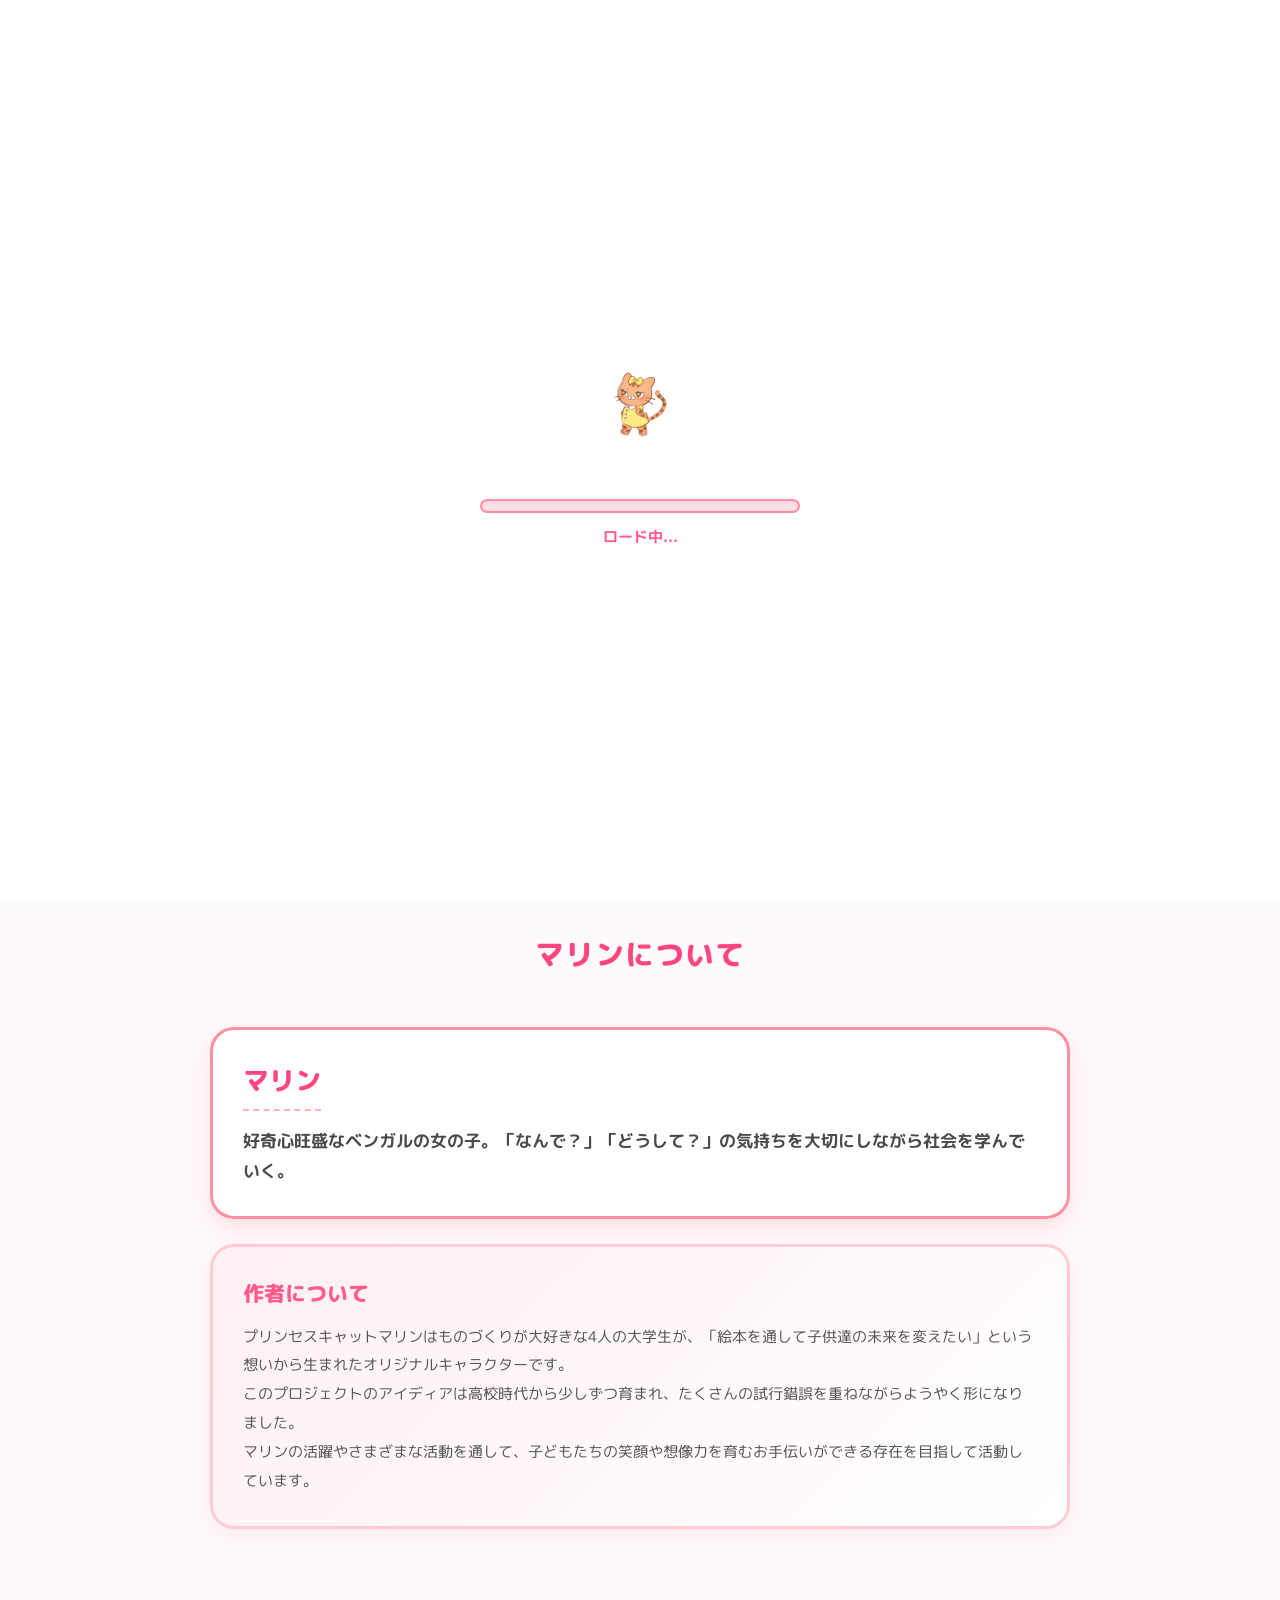
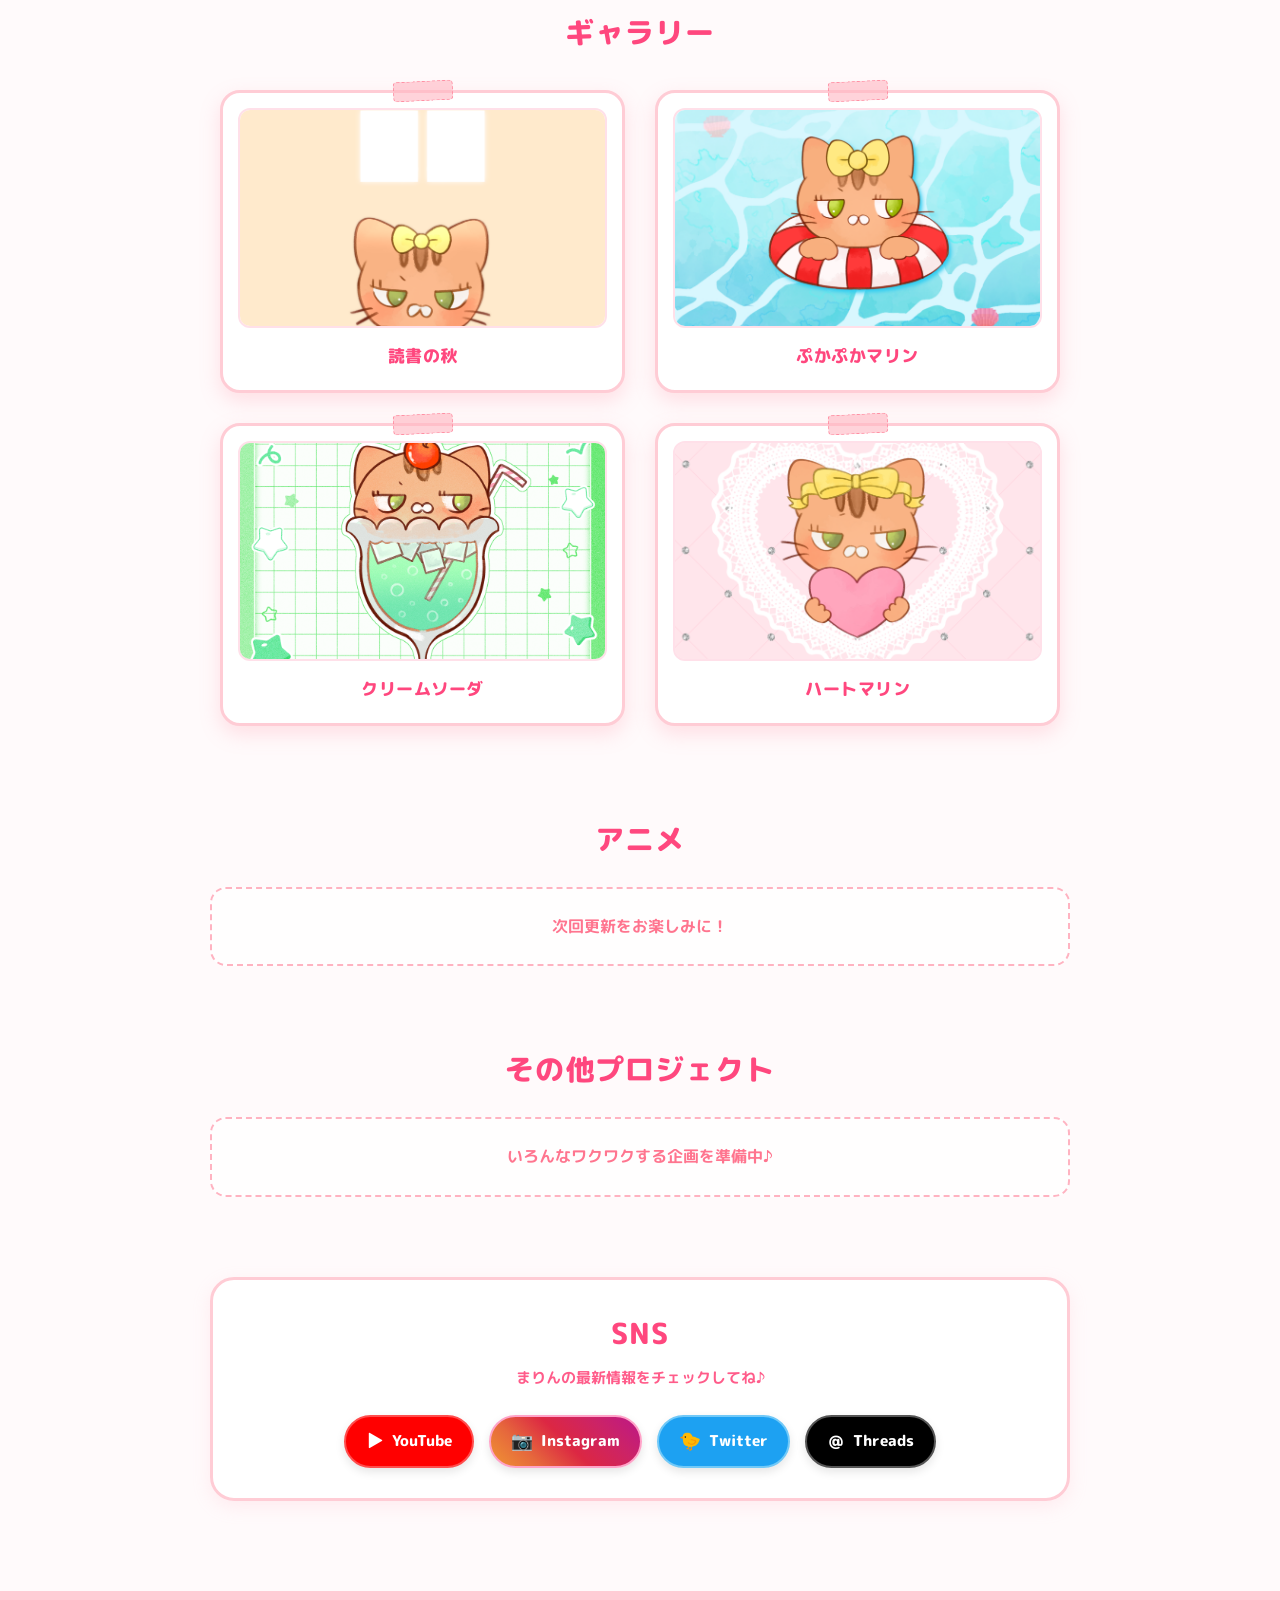
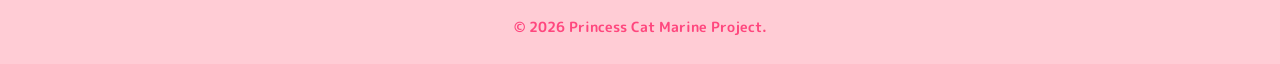
==== commit cb8a4566: "Add files via upload" ====
--- a/index.html
+++ b/index.html
@@ -27,7 +27,7 @@
       <div class="loading-bar-container">
         <div class="loading-bar" id="loading-bar"></div>
       </div>
-      <p class="loading-text">ロード中... マリンが歩いています♪</p>
+      <p class="loading-text">ロード中... </p>
     </div>
   </div>
 
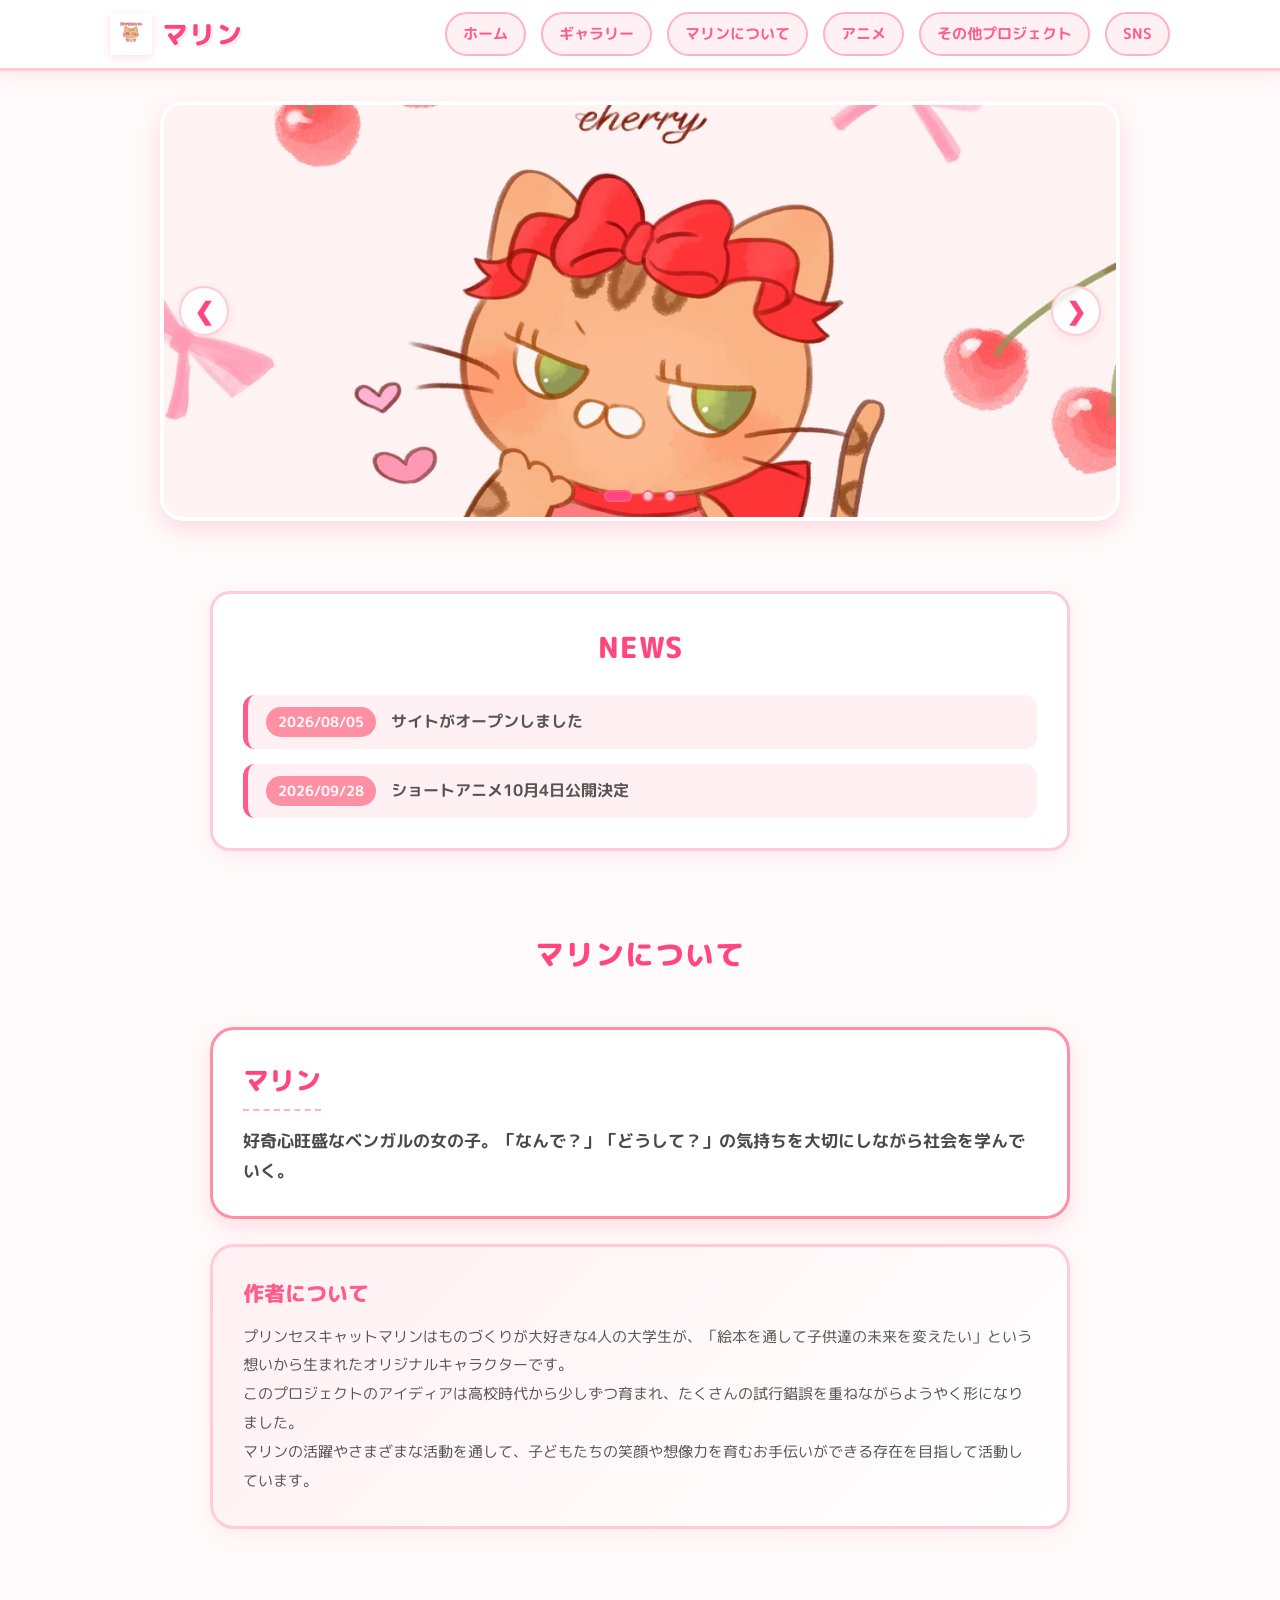
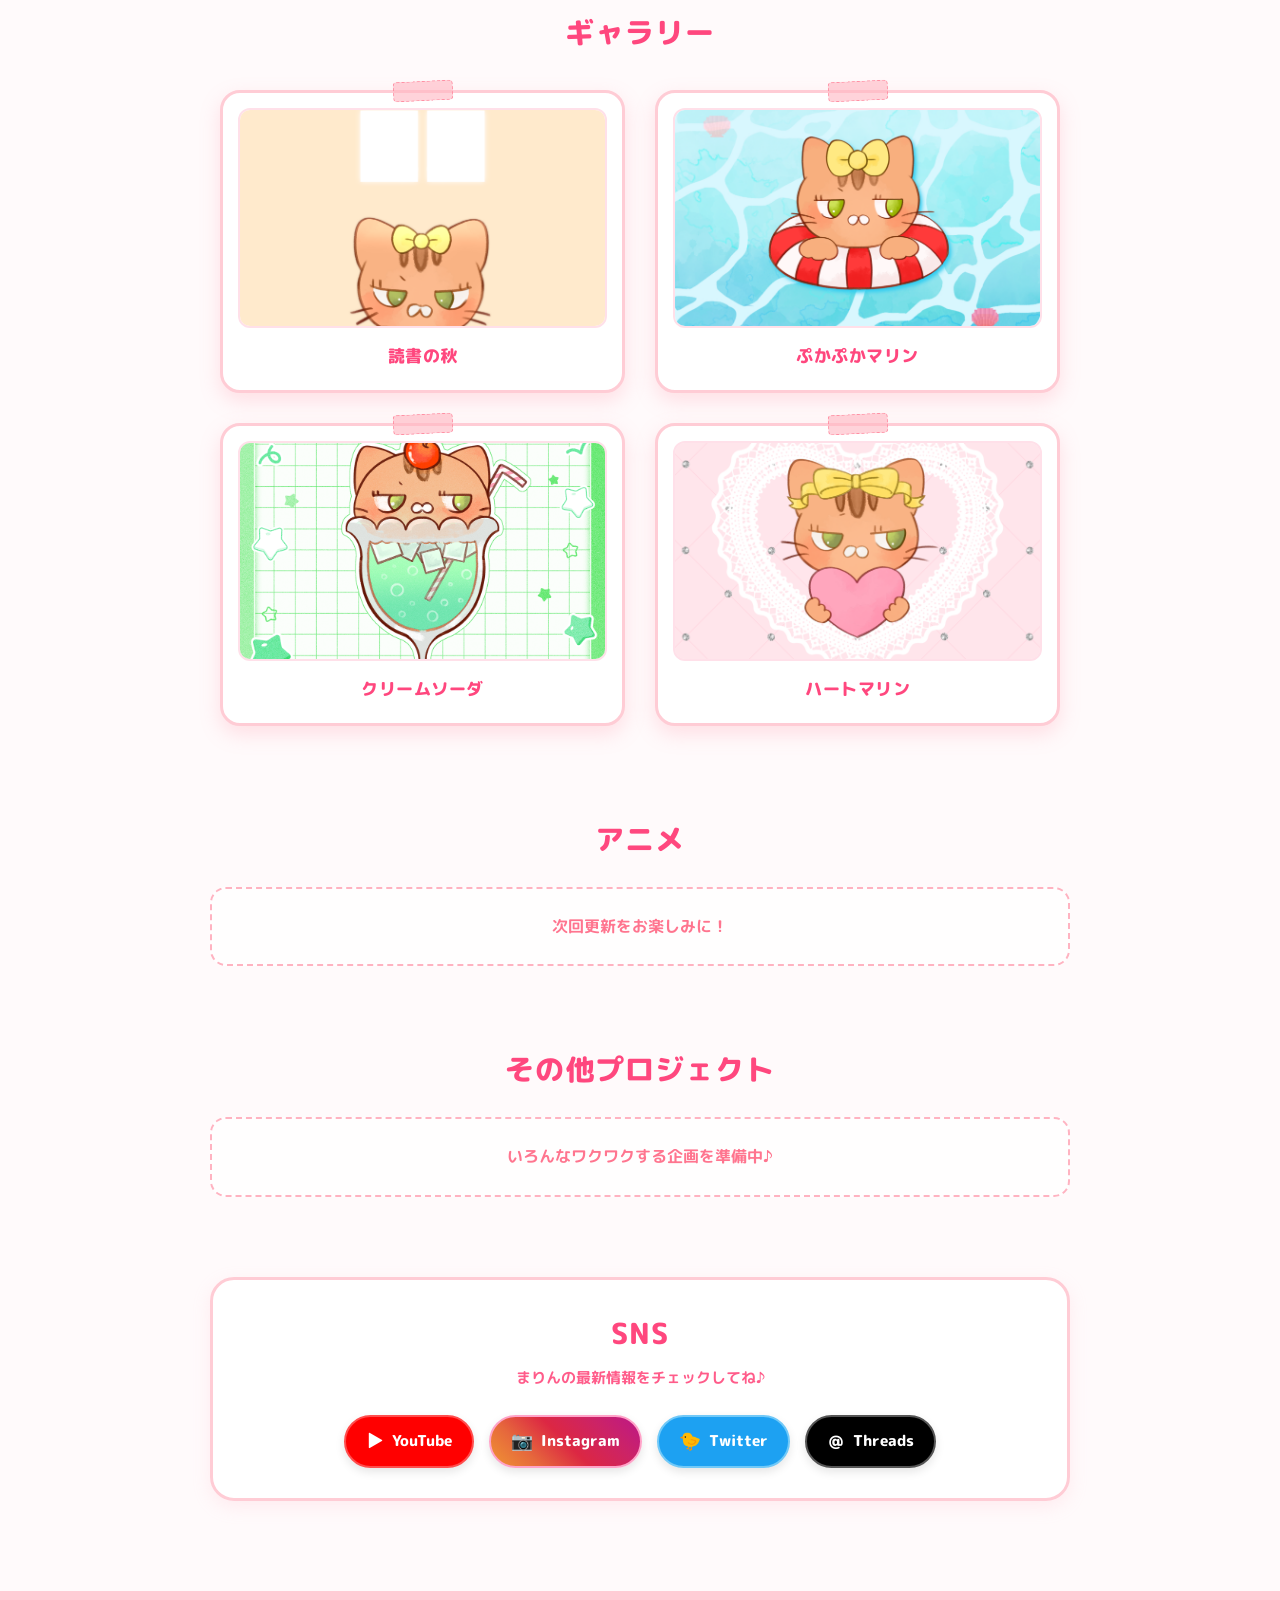
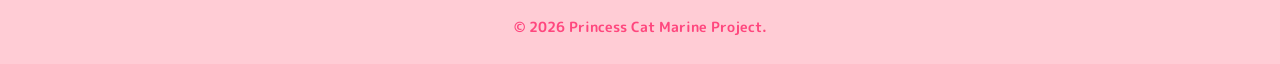
==== commit d8ef02b5: "Add files via upload" ====
--- a/index.html
+++ b/index.html
@@ -35,6 +35,7 @@
     2. ヘッダー（サンリオ風デザイン）
   =========================================== -->
   <header class="site-header">
+    <meta name="google-site-verification" content="SN64pRL7KPBeS6AFcpavw4hqOXpsQOiIx0HWBcwmg94" />
     <div class="header-inner">
       <!-- ロゴ & アイコン -->
       <a href="#" class="site-logo">
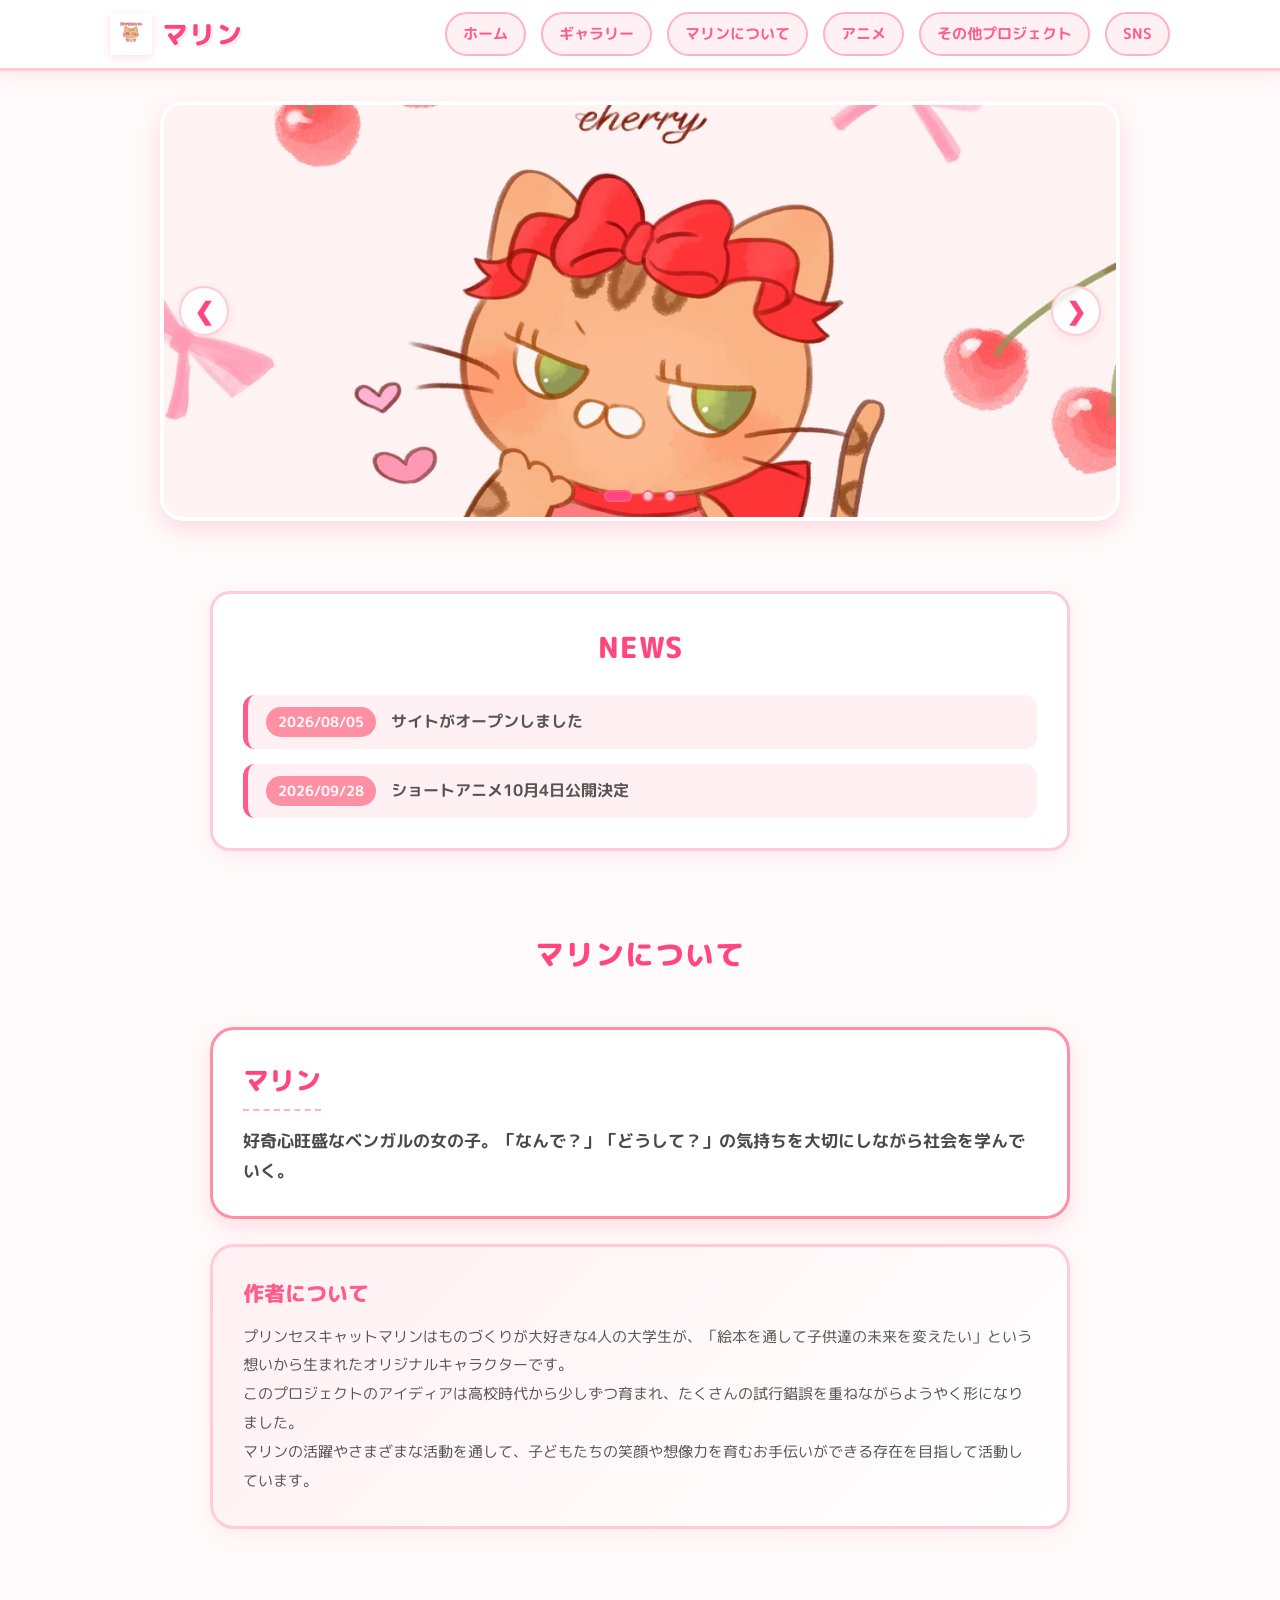
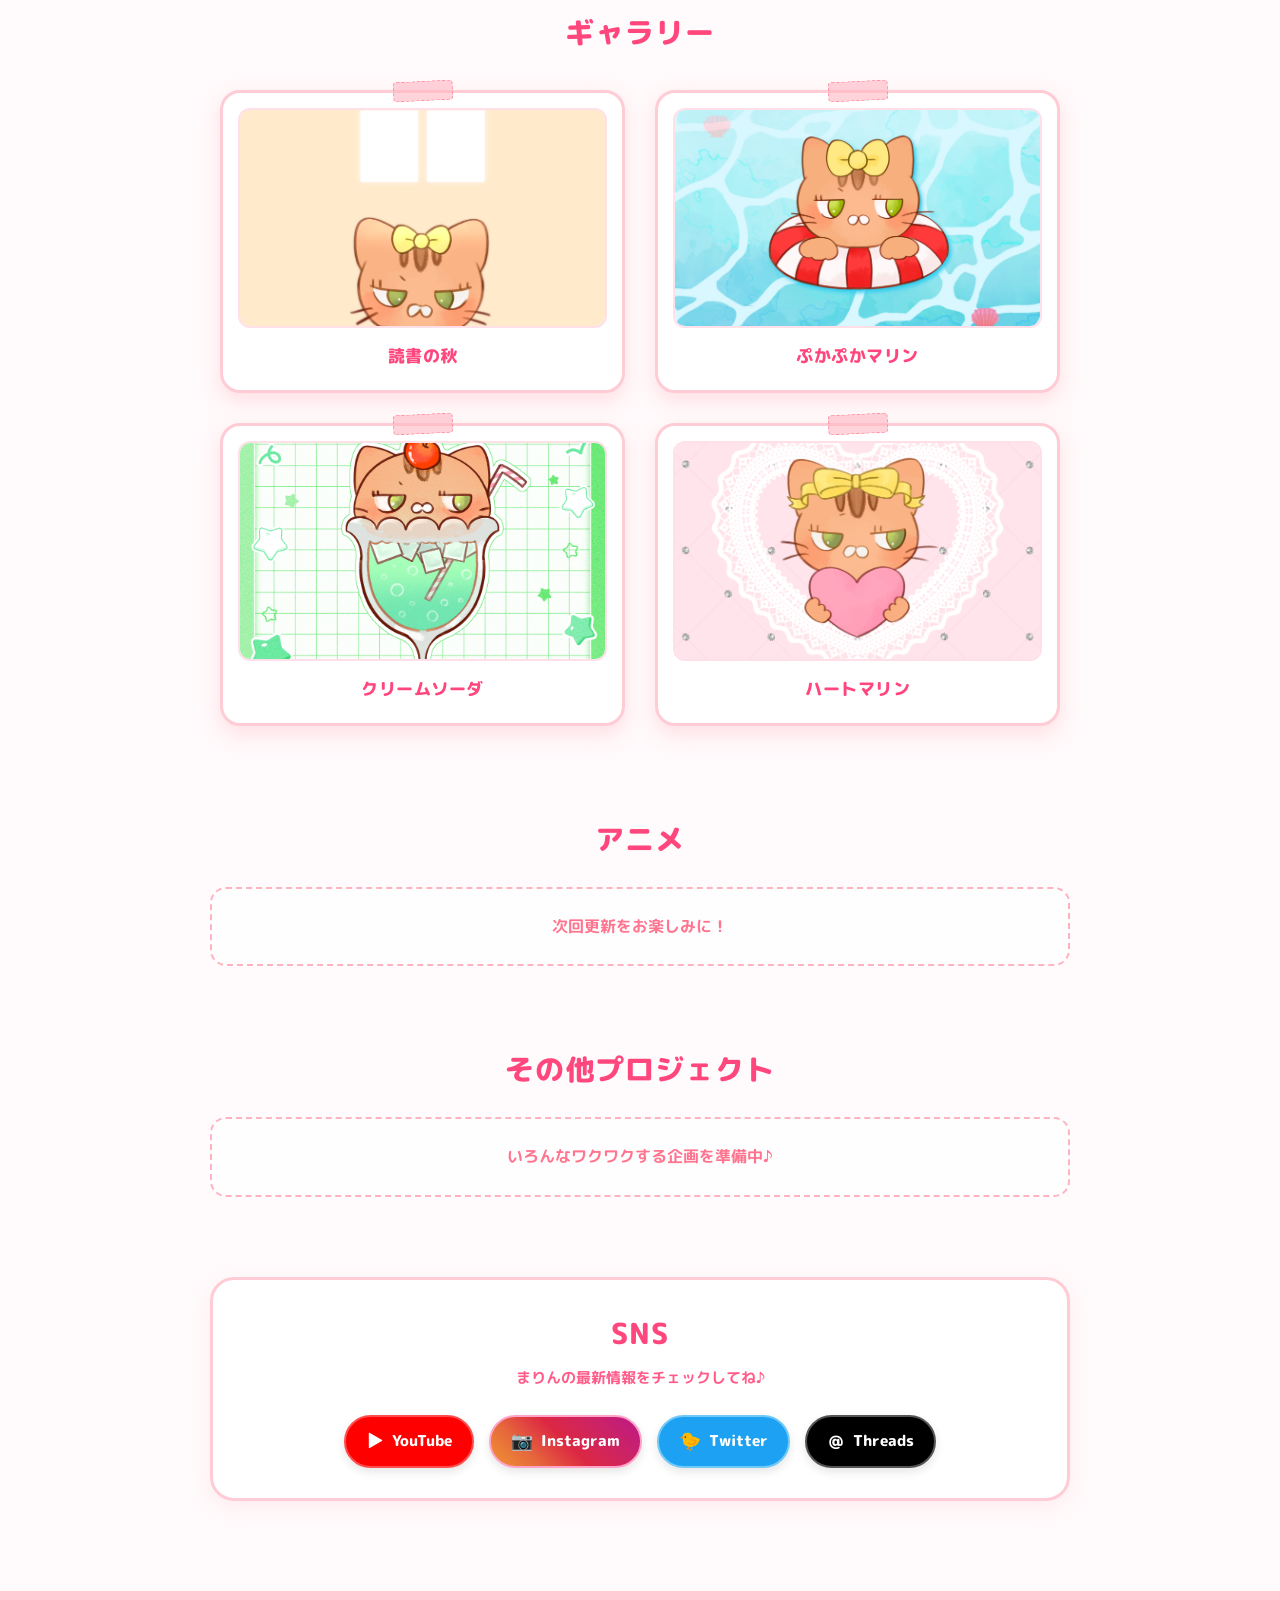
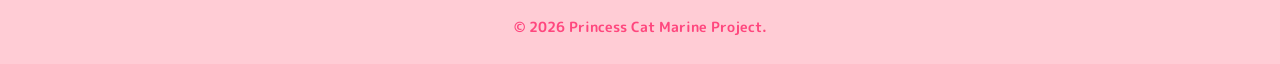
==== commit 8a13bed9: "Add files via upload" ====
--- a/index.html
+++ b/index.html
@@ -3,18 +3,28 @@
 <head>
   <meta charset="UTF-8">
   <meta name="viewport" content="width=device-width, initial-scale=1.0">
+  <meta name="google-site-verification" content="SN64pRL7KPBeS6AFcpavw4hqOXpsQOiIx0HWBcwmg94" />
   <title>マリン Official Website</title>
   
   <!-- 丸ゴシック系フォント（Google Fonts）の読み込み -->
   <link rel="preconnect" href="https://fonts.googleapis.com">
   <link rel="preconnect" href="https://fonts.gstatic.com" crossorigin>
   <link href="https://fonts.googleapis.com/css2?family=M+PLUS+Rounded+1c:wght@400;700;800&display=swap" rel="stylesheet">
+
+  <meta name="keywords" content="プリンセスキャット, マリン, ベンガル, ねこ, イラスト, ヨツヤ, 教育アニメ, ショートアニメ">
+  <meta name="description" content="ショートアニメ公開中のプリンセスキャットマリン公式サイト">
+  <title>プリンセスキャットマリン</title>
+
+  <meta property="og:title" content="プリンセスキャットマリン">
+  <meta property="og:description" content="幼児向け教育ショートアニメ公開中のプリンセスキャットマリンの公式サイト。">
+  <meta property="og:type" content="website">
+  <meta property="og:url" content="https://agu8759094-create.github.io/marin-page/">
   
   <!-- CSSの読み込み -->
   <link rel="stylesheet" href="style.css">
 </head>
 
-<meta name="google-site-verification" content="SN64pRL7KPBeS6AFcpavw4hqOXpsQOiIx0HWBcwmg94" />
+
 
 <body>
 
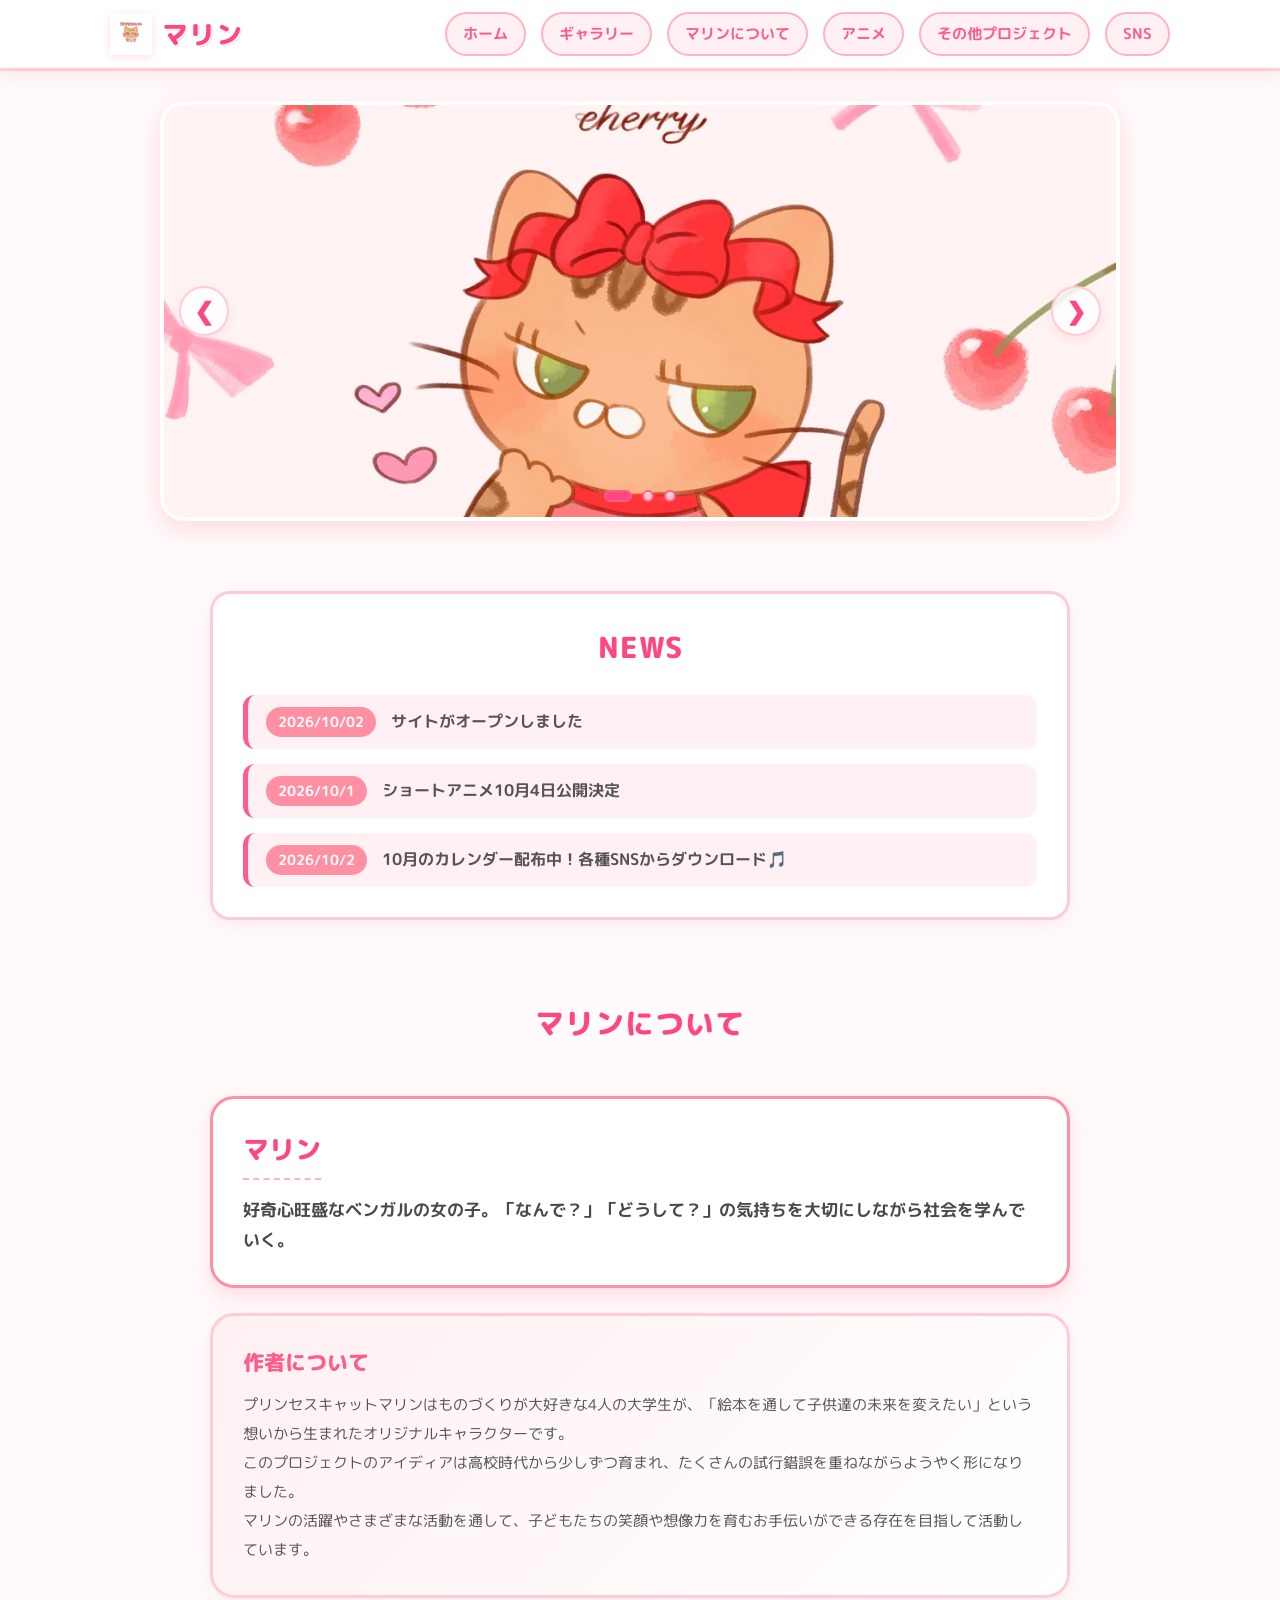
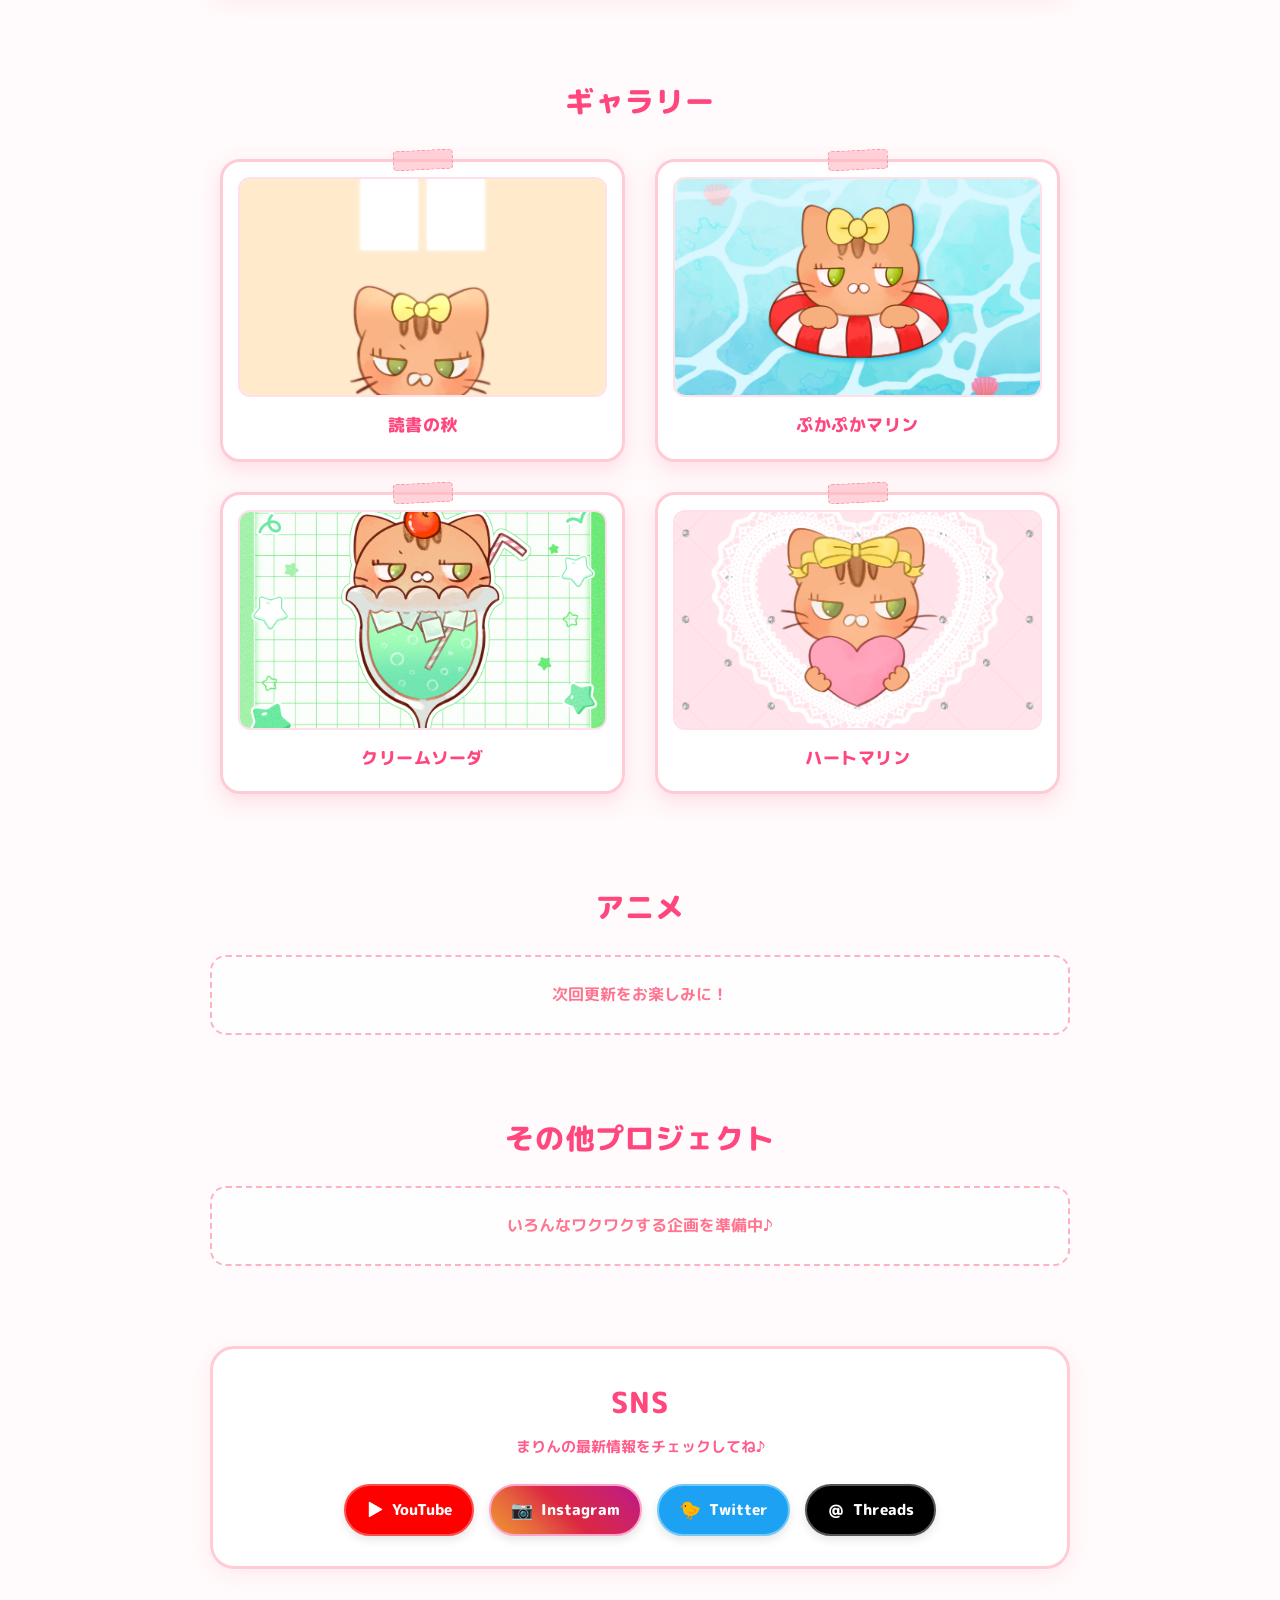
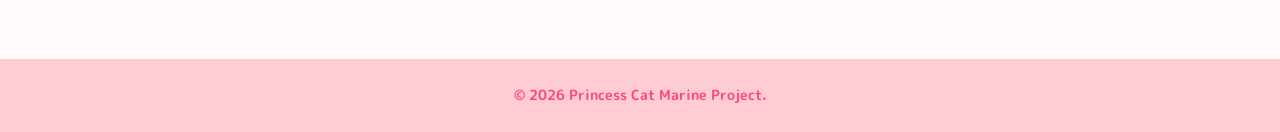
==== commit 5d270891: "Add files via upload" ====
--- a/index.html
+++ b/index.html
@@ -4,19 +4,19 @@
   <meta charset="UTF-8">
   <meta name="viewport" content="width=device-width, initial-scale=1.0">
   <meta name="google-site-verification" content="SN64pRL7KPBeS6AFcpavw4hqOXpsQOiIx0HWBcwmg94" />
-  <title>マリン Official Website</title>
+  <title>プリンセスキャットマリン Official Website</title>
   
   <!-- 丸ゴシック系フォント（Google Fonts）の読み込み -->
   <link rel="preconnect" href="https://fonts.googleapis.com">
   <link rel="preconnect" href="https://fonts.gstatic.com" crossorigin>
   <link href="https://fonts.googleapis.com/css2?family=M+PLUS+Rounded+1c:wght@400;700;800&display=swap" rel="stylesheet">
 
-  <meta name="keywords" content="プリンセスキャット, マリン, ベンガル, ねこ, イラスト, ヨツヤ, 教育アニメ, ショートアニメ">
-  <meta name="description" content="ショートアニメ公開中のプリンセスキャットマリン公式サイト">
-  <title>プリンセスキャットマリン</title>
+  <meta name="keywords" content="プリンセスキャット, マリン, ベンガル, ねこ, イラスト, ヨツヤ, 教育アニメ, ショートアニメ, プリンセスキャットマリン">
+  <meta name="description" content="幼児向け教育ショートアニメ公開中のプリンセスキャットマリンの公式サイト。毎週日曜日と水曜日に新作動画公開予定🎵">
+  <title>プリンセスキャットマリン公式サイト</title>
 
   <meta property="og:title" content="プリンセスキャットマリン">
-  <meta property="og:description" content="幼児向け教育ショートアニメ公開中のプリンセスキャットマリンの公式サイト。">
+  <meta property="og:description" content="幼児向け教育ショートアニメ公開中のプリンセスキャットマリンの公式サイト。毎週日曜日と水曜日に新作動画公開予定🎵">
   <meta property="og:type" content="website">
   <meta property="og:url" content="https://agu8759094-create.github.io/marin-page/">
   
@@ -129,12 +129,16 @@
         <h2 class="section-title">NEWS</h2>
         <ul class="news-list">
           <li class="news-item">
-            <span class="news-date">2026/08/05</span>
+            <span class="news-date">2026/10/02</span>
             <span class="news-text">サイトがオープンしました</span>
           </li>
           <li class="news-item">
-            <span class="news-date">2026/09/28</span>
+            <span class="news-date">2026/10/1</span>
             <span class="news-text">ショートアニメ10月4日公開決定</span>
+          </li>
+          <li class="news-item">
+            <span class="news-date">2026/10/2</span>
+            <span class="news-text">10月のカレンダー配布中！各種SNSからダウンロード🎵</span>
           </li>
         </ul>
       </div>
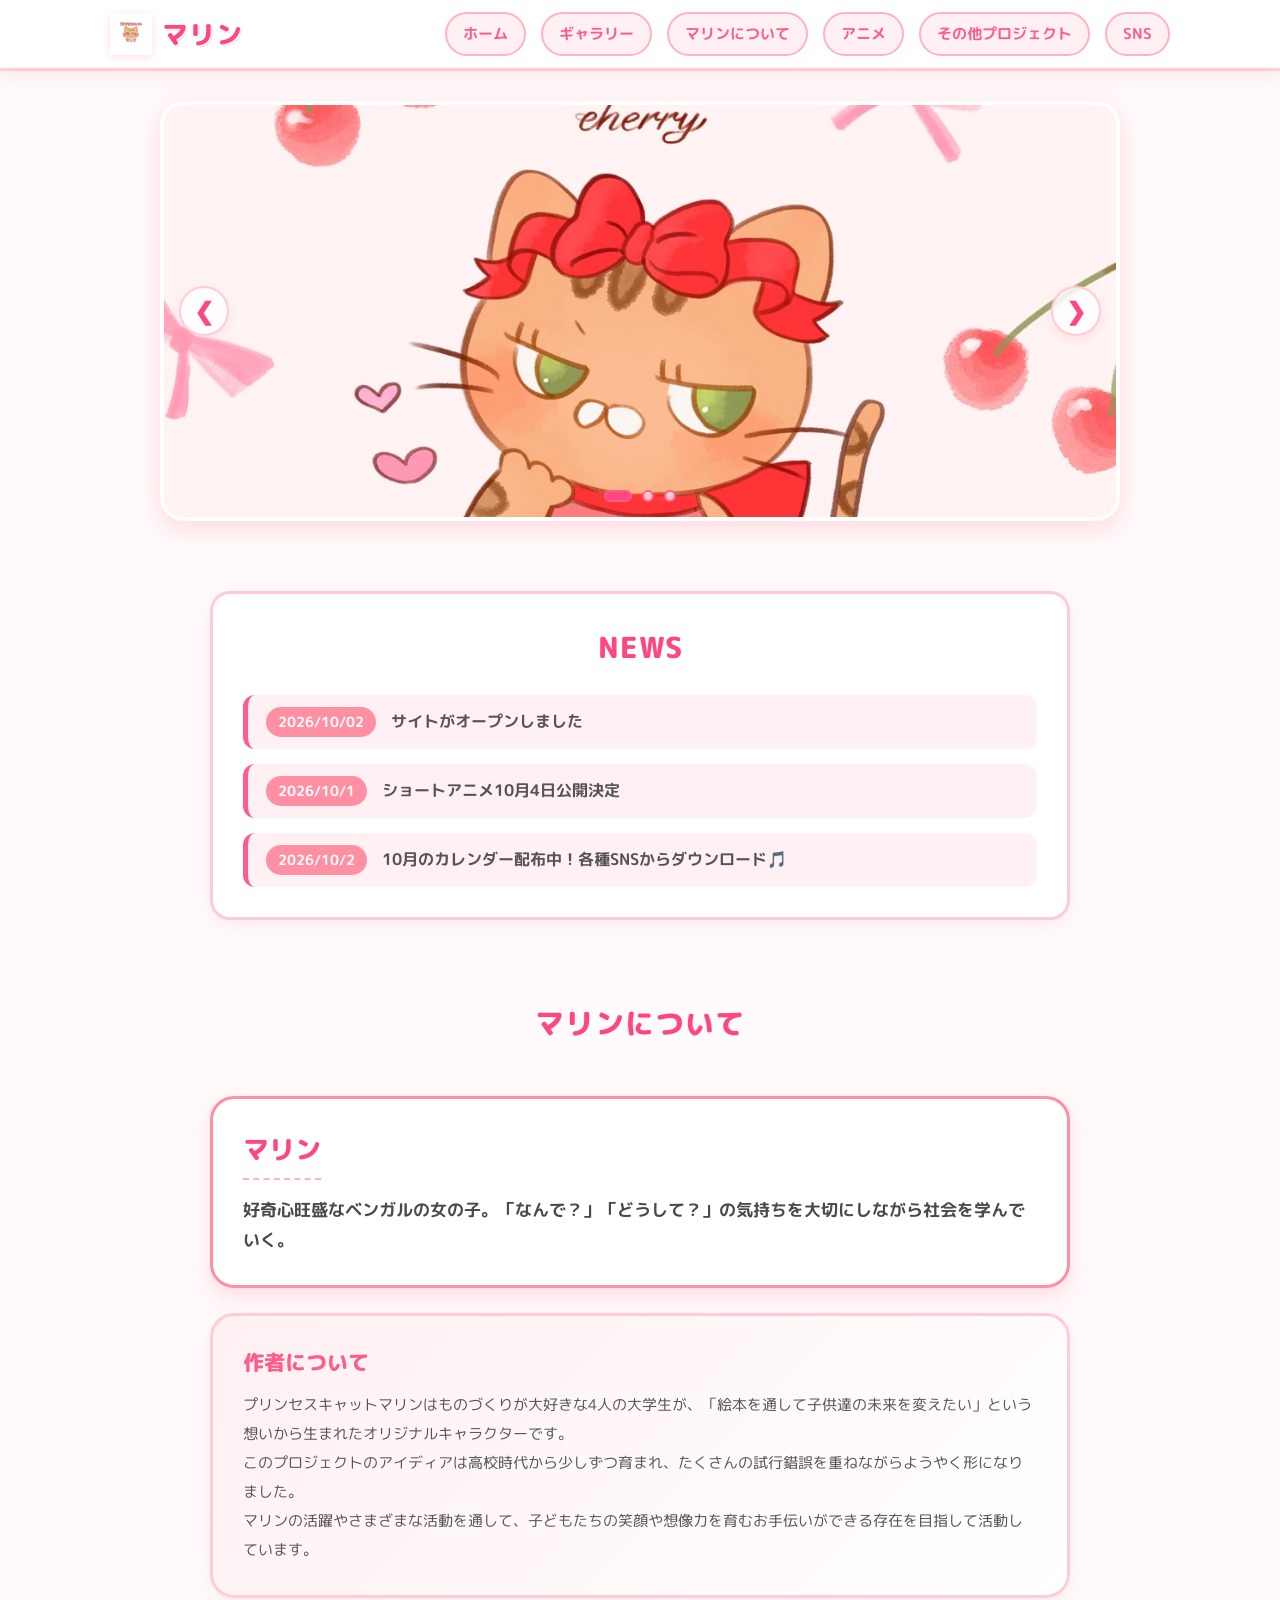
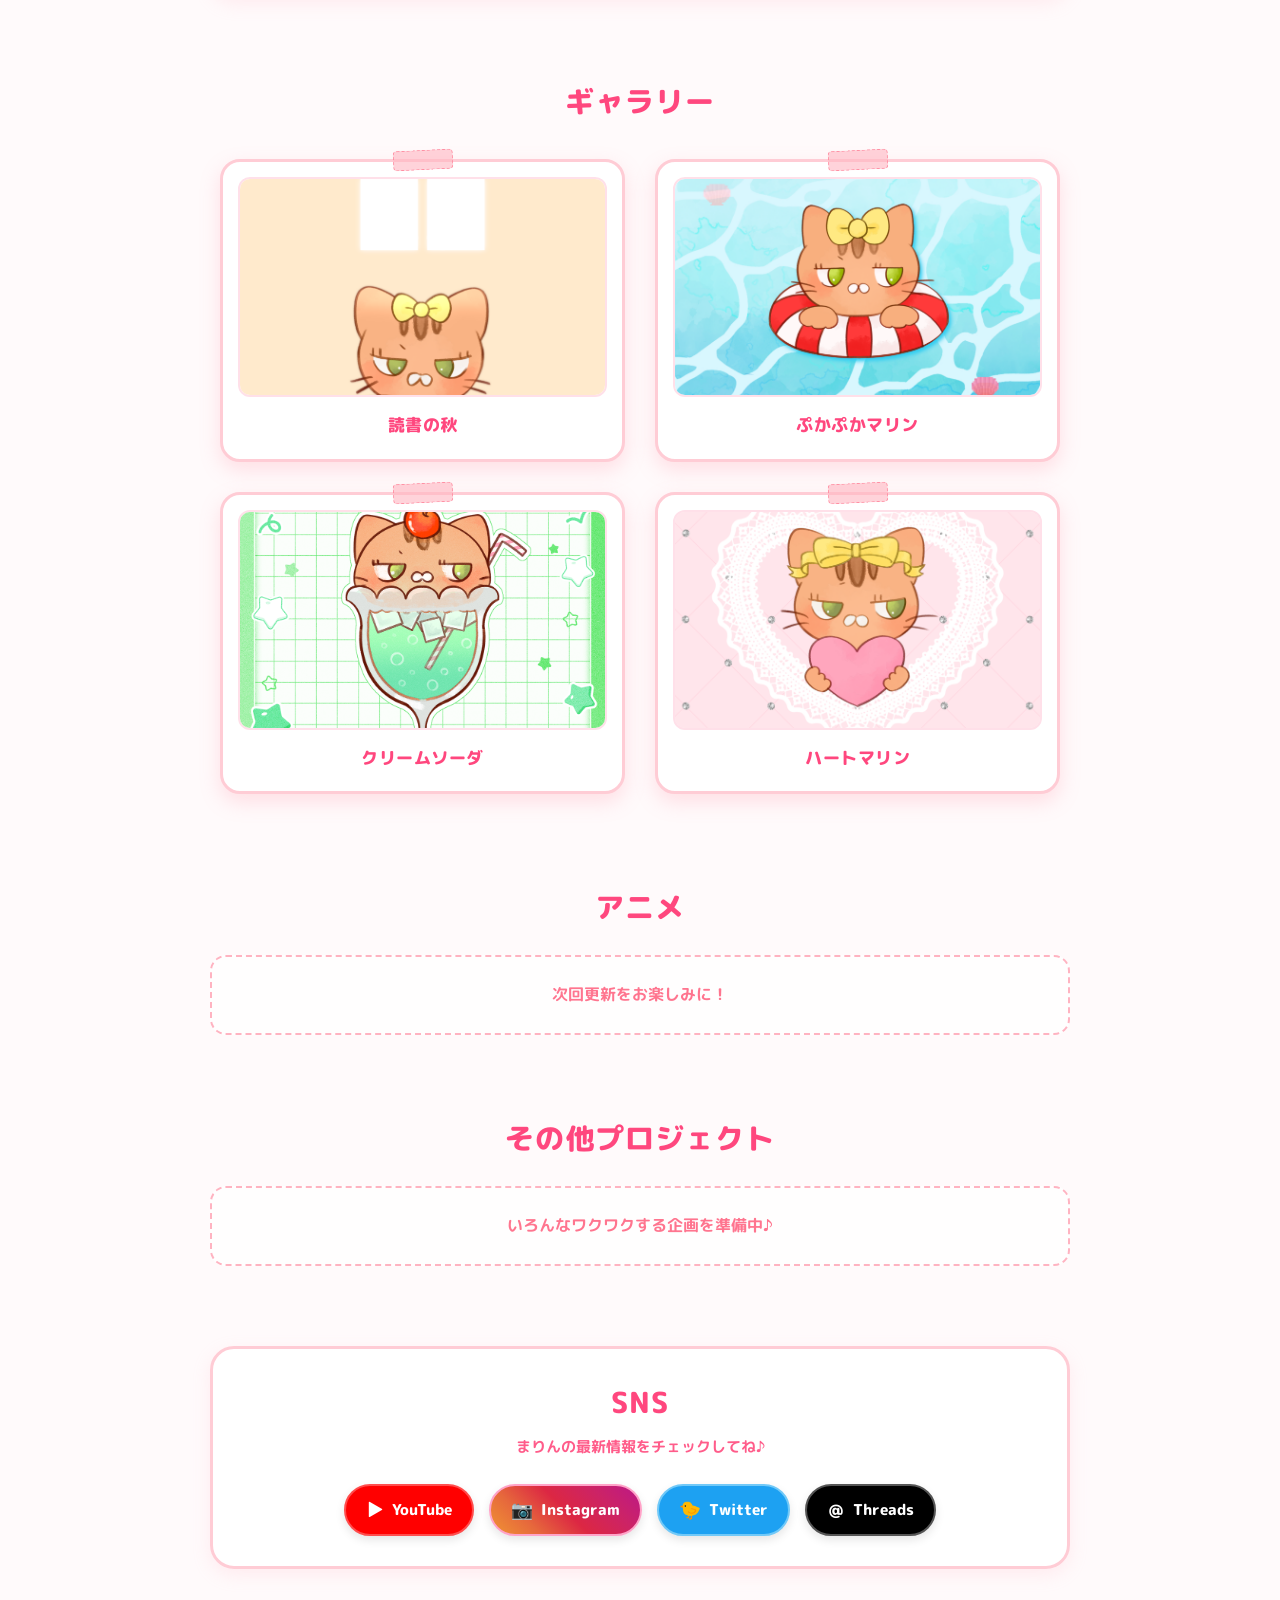
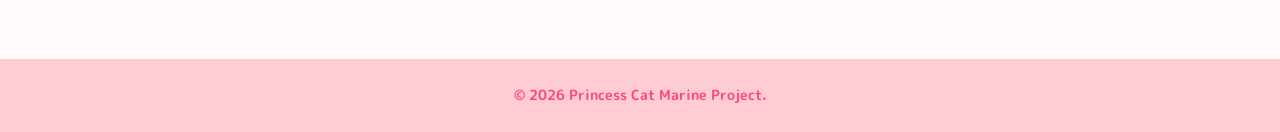
==== commit 1dbafb63: "Add files via upload" ====
--- a/index.html
+++ b/index.html
@@ -105,7 +105,7 @@
         <img src="images/news1.png" alt="スライド画像2">
       </div>
       <div class="slide fade">
-        <img src="images/town.JPG" alt="スライド画像3">
+        <img src="images/news2.png" alt="スライド画像3">
       </div>
       
       <!-- ★ここに矢印ボタンを追加します -->
